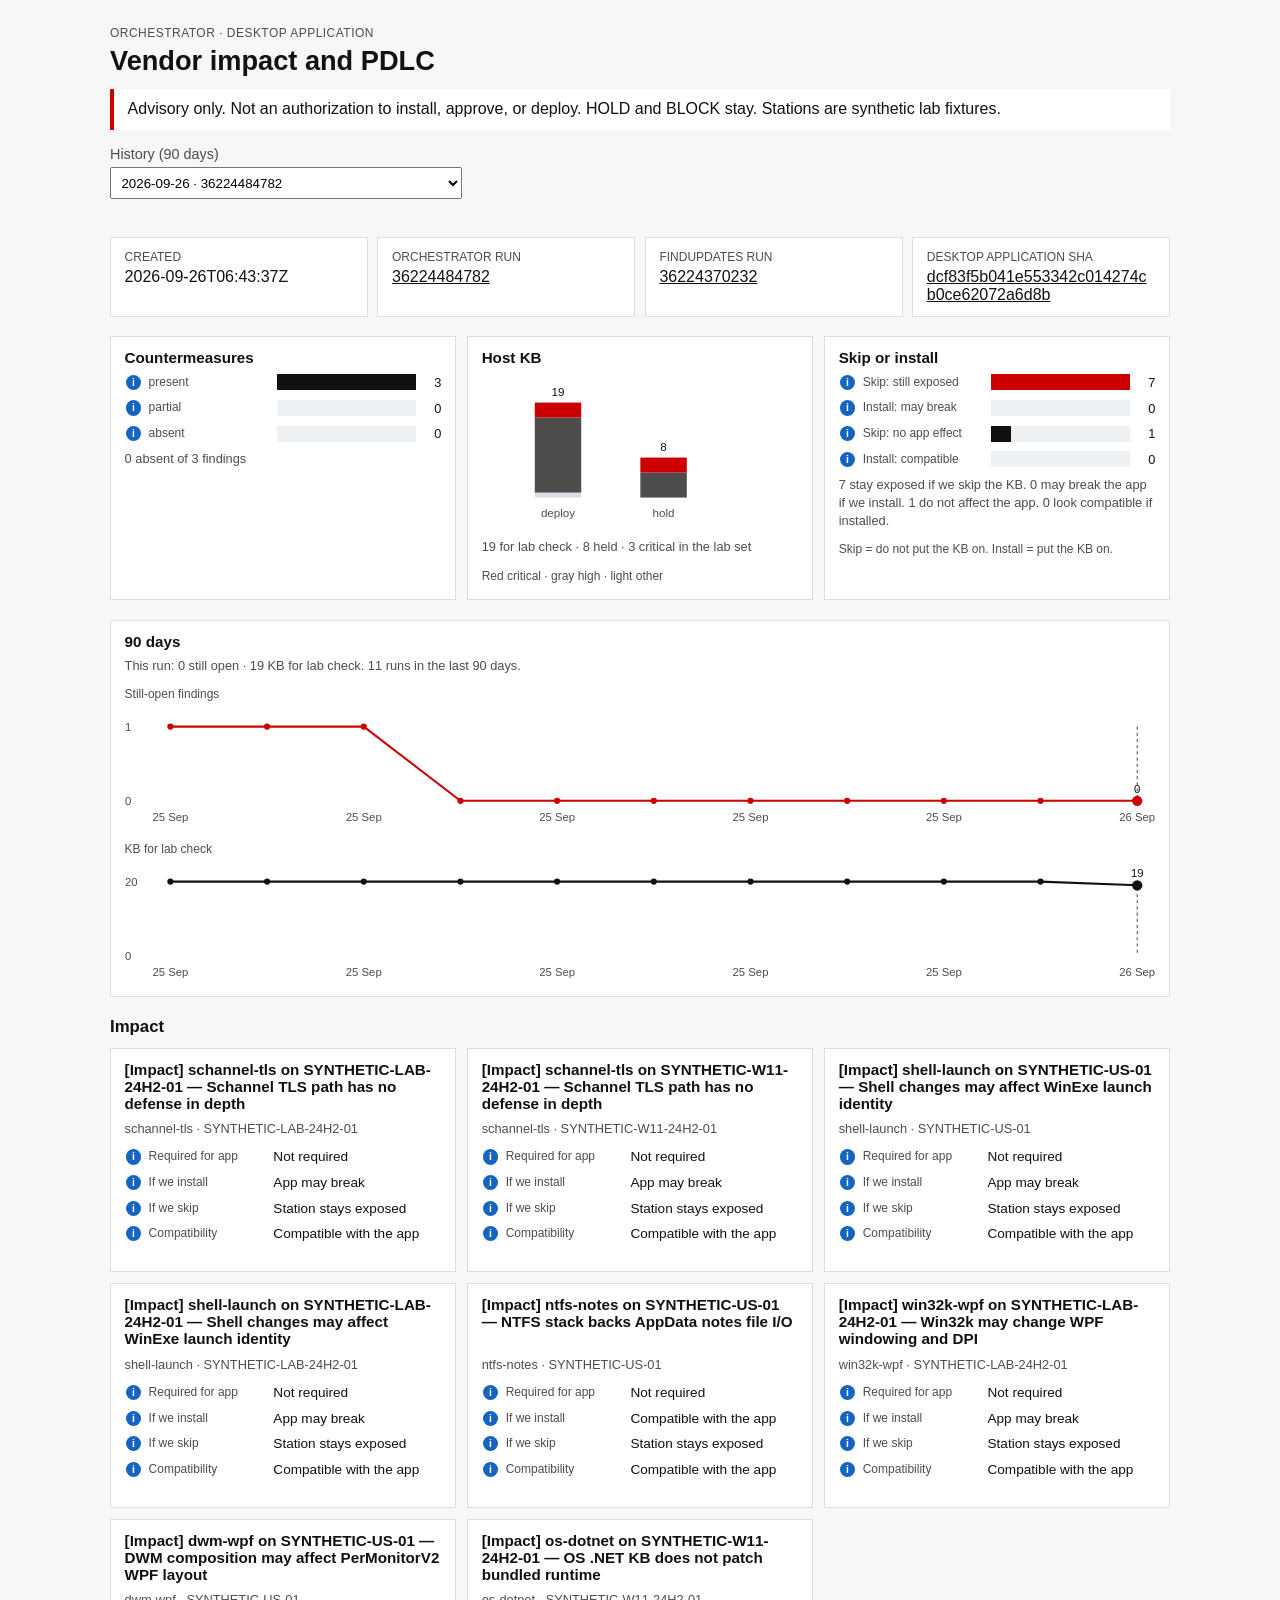
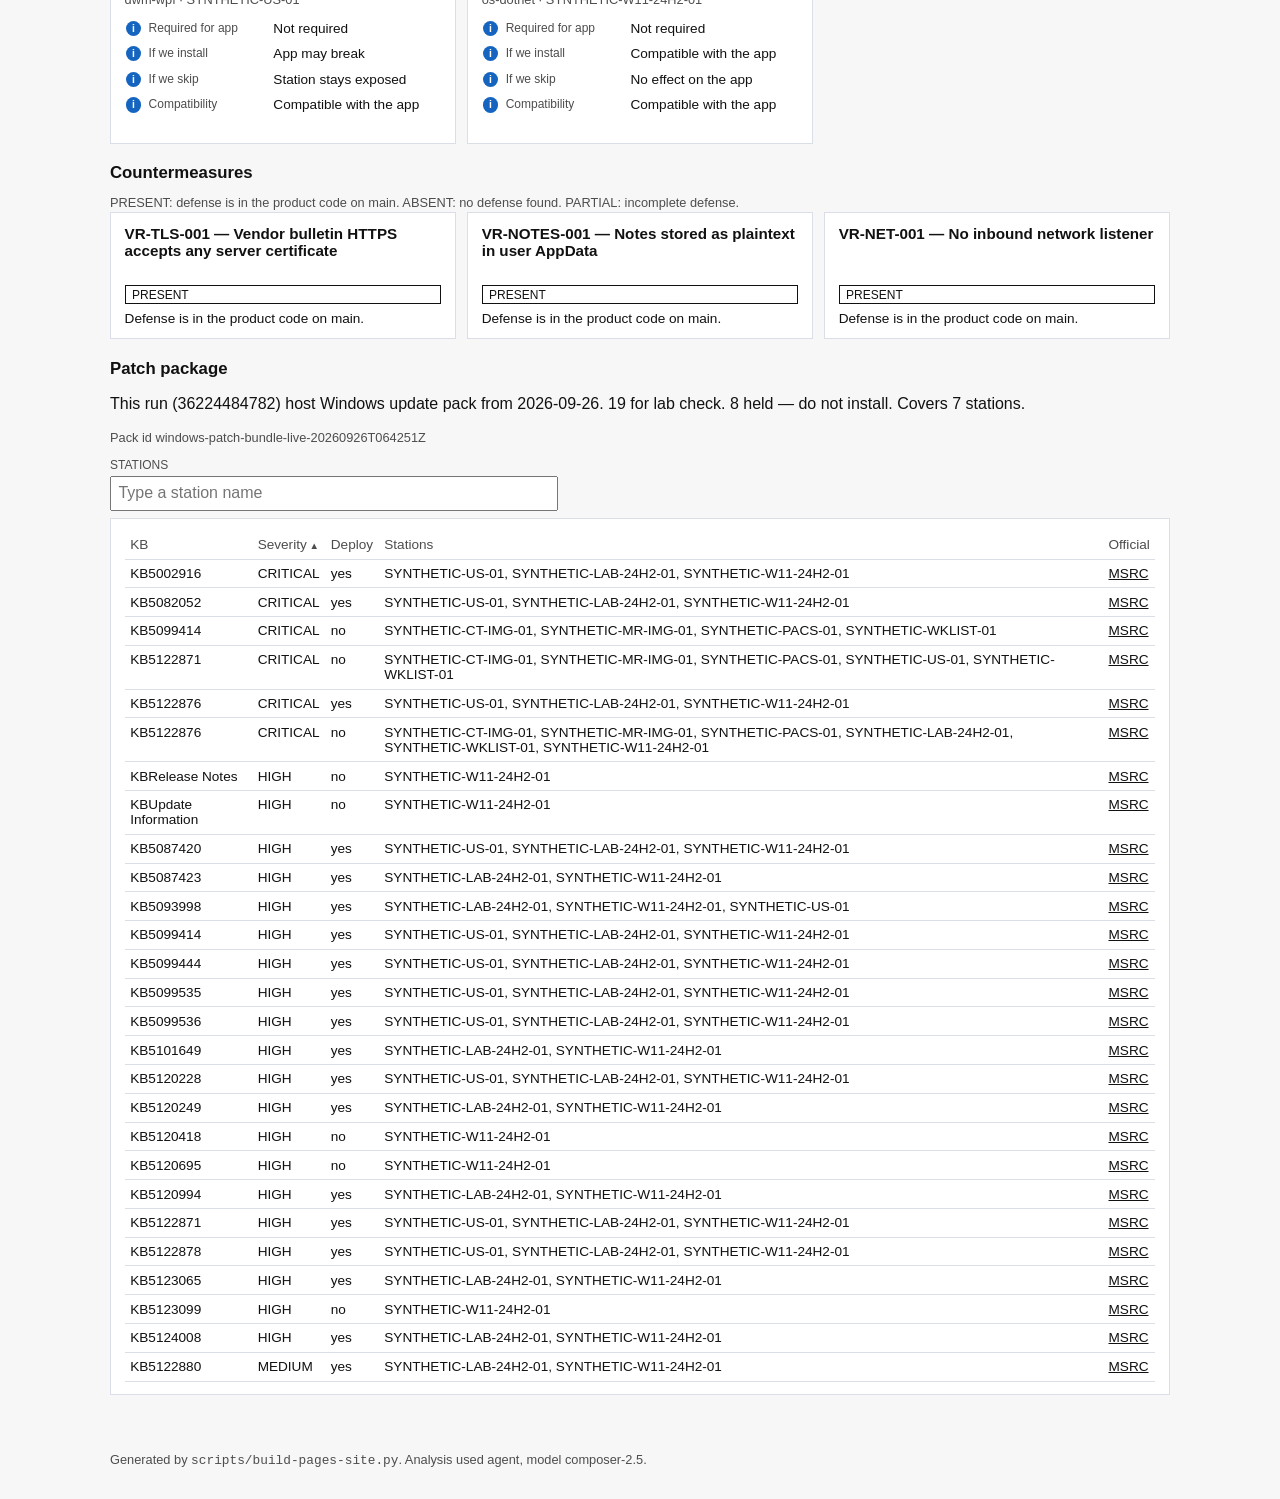
==== index.html @ cd364f1d "Publish Orchestrator site snapshot 36224484782." ====
<!DOCTYPE html>
<html lang="en">
<head>
  <meta charset="utf-8">
  <meta name="viewport" content="width=device-width, initial-scale=1">
  <title>Orchestrator — latest run</title>
  <link rel="stylesheet" href="assets/style.css">
</head>
<body>
  <header>
    <p class="kicker">Orchestrator · Desktop Application</p>
    <h1>Vendor impact and PDLC</h1>
    <p class="banner">Advisory only. Not an authorization to install, approve, or deploy. HOLD and BLOCK stay. Stations are synthetic lab fixtures.</p>
    <label class="history">
      History (90 days)
      <select id="run-select"></select>
    </label>
  </header>
  <main id="app">Loading latest run…</main>
  <footer id="site-footer">Generated by <code>scripts/build-pages-site.py</code>.</footer>
  <script src="assets/data.js"></script>
  <script src="assets/app.js"></script>
</body>
</html>
---- assets/style.css ----
:root {
  --ink: #111;
  --muted: #4d4d4d;
  --line: #d9dee7;
  --bg: #f7f7f7;
  --card: #fff;
  --red: #cc0000;
}
* { box-sizing: border-box; }
body {
  margin: 0;
  font-family: Arial, Helvetica, sans-serif;
  color: var(--ink);
  background: var(--bg);
}
header, main, footer { max-width: 1100px; margin: 0 auto; padding: 1.2rem 1.25rem; }
header { padding-top: 1.6rem; }
.kicker { margin: 0 0 0.35rem; color: var(--muted); letter-spacing: 0.04em; text-transform: uppercase; font-size: 0.75rem; }
h1 { margin: 0 0 0.75rem; font-size: 1.7rem; }
h2 { margin: 0 0 0.7rem; font-size: 1.05rem; }
.banner {
  background: #fff;
  border-left: 4px solid var(--red);
  padding: 0.7rem 0.85rem;
  margin: 0 0 1rem;
}
.history { display: block; margin-top: 0.9rem; font-size: 0.9rem; color: var(--muted); }
select { display: block; margin-top: 0.35rem; min-width: 22rem; max-width: 100%; padding: 0.4rem; }
.meta, .cards, .table-wrap { margin-bottom: 1.2rem; }
.meta { display: grid; grid-template-columns: repeat(auto-fit, minmax(14rem, 1fr)); gap: 0.6rem; }
.meta div, .card, .table-wrap, .empty {
  background: var(--card);
  border: 1px solid var(--line);
  padding: 0.75rem 0.85rem;
}
.meta dt { color: var(--muted); font-size: 0.75rem; text-transform: uppercase; }
.meta dd { margin: 0.2rem 0 0; word-break: break-all; }
.cards { display: grid; grid-template-columns: repeat(auto-fit, minmax(17rem, 1fr)); gap: 0.7rem; align-items: stretch; }
.card { display: flex; flex-direction: column; }
.card h3 { margin: 0 0 0.35rem; font-size: 0.95rem; overflow-wrap: break-word; min-height: 3.6em; }
.card .sub { margin: 0 0 0.7rem; font-size: 0.8rem; color: var(--muted); overflow-wrap: break-word; }
.score-list { margin-top: auto; display: grid; gap: 0.4rem; }
.score-list div { display: grid; grid-template-columns: 1.1rem 7.4rem 1fr; gap: 0.4rem; align-items: start; }
.score-list dt { margin: 0; color: var(--muted); font-size: 0.75rem; line-height: 1.2rem; }
.score-list dd { margin: 0; font-size: 0.85rem; line-height: 1.2rem; overflow-wrap: break-word; }
.info-slot { display: flex; align-items: center; justify-content: center; height: 1.2rem; }
.info { position: relative; display: inline-flex; align-items: center; }
.info-mark {
  width: 0.95rem;
  height: 0.95rem;
  border-radius: 50%;
  background: #1565c0;
  color: #fff;
  font-size: 0.65rem;
  font-weight: 700;
  line-height: 0.95rem;
  text-align: center;
  cursor: help;
}
.info .tip {
  display: none;
  position: absolute;
  z-index: 8;
  left: 0;
  top: 1.25rem;
  width: 15rem;
  padding: 0.45rem 0.55rem;
  background: #111;
  color: #fff;
  font-size: 0.75rem;
  font-weight: normal;
  line-height: 1.35;
  text-transform: none;
  letter-spacing: 0;
}
.info:hover .tip, .info:focus .tip, .info:focus-within .tip { display: block; }
.risk-rows { display: grid; gap: 0.4rem; }
.risk-row { display: grid; grid-template-columns: 1.1rem 7.6rem 1fr auto; gap: 0.4rem; align-items: center; }
.risk-lab { font-size: 0.75rem; color: var(--muted); line-height: 1.2rem; }
.risk-track { background: #eef1f4; height: 16px; }
.risk-bar { display: block; height: 16px; min-width: 0; }
.risk-n { font-size: 0.8rem; min-width: 1.2rem; text-align: right; }
.tag { display: inline-block; padding: 0.1rem 0.4rem; border: 1px solid var(--line); font-size: 0.75rem; text-transform: uppercase; }
.tag.absent, .tag.failed { border-color: var(--red); color: var(--red); }
.tag.present, .tag.passed { border-color: #111; }
.meaning { margin: 0.45rem 0 0; font-size: 0.85rem; }
table { width: 100%; border-collapse: collapse; font-size: 0.85rem; }
th, td { text-align: left; padding: 0.4rem 0.35rem; border-bottom: 1px solid var(--line); vertical-align: top; }
th { color: var(--muted); font-weight: normal; }
th.sortable { cursor: pointer; user-select: none; }
th.sortable:hover { color: var(--ink); }
th.sort-asc::after { content: " \25b2"; font-size: 0.7em; }
th.sort-desc::after { content: " \25bc"; font-size: 0.7em; }
.station-filter { display: flex; flex-direction: column; gap: 0.25rem; margin: 0.7rem 0 0.45rem; max-width: 28rem; }
.station-filter span { color: var(--muted); font-size: 0.75rem; text-transform: uppercase; }
.station-filter input { padding: 0.4rem; font: inherit; }
a { color: inherit; }
.empty { color: var(--muted); }
.charts { display: grid; grid-template-columns: repeat(3, minmax(0, 1fr)); gap: 0.7rem; margin: 0 0 1.2rem; }
.chart-card, .chart-wide {
  background: var(--card);
  border: 1px solid var(--line);
  padding: 0.75rem 0.85rem;
}
.chart-wide { margin-bottom: 1.2rem; }
.chart-card h3, .chart-wide h3 { margin: 0 0 0.45rem; font-size: 0.95rem; }
.chart-cap { color: var(--muted); font-size: 0.8rem; margin: 0.45rem 0 0; line-height: 1.4; overflow-wrap: break-word; }
.chart-legend { color: var(--muted); font-size: 0.75rem; margin: 0.7rem 0 0.2rem; line-height: 1.4; }
svg.chart { width: 100%; height: auto; display: block; }
svg.chart .chart-lab { font-size: 11px; fill: #4d4d4d; font-family: Arial, Helvetica, sans-serif; }
svg.chart .chart-n { font-size: 11px; fill: #111; font-family: Arial, Helvetica, sans-serif; }
@media (max-width: 900px) { .charts { grid-template-columns: 1fr; } }
footer { color: var(--muted); font-size: 0.8rem; padding-bottom: 2rem; }
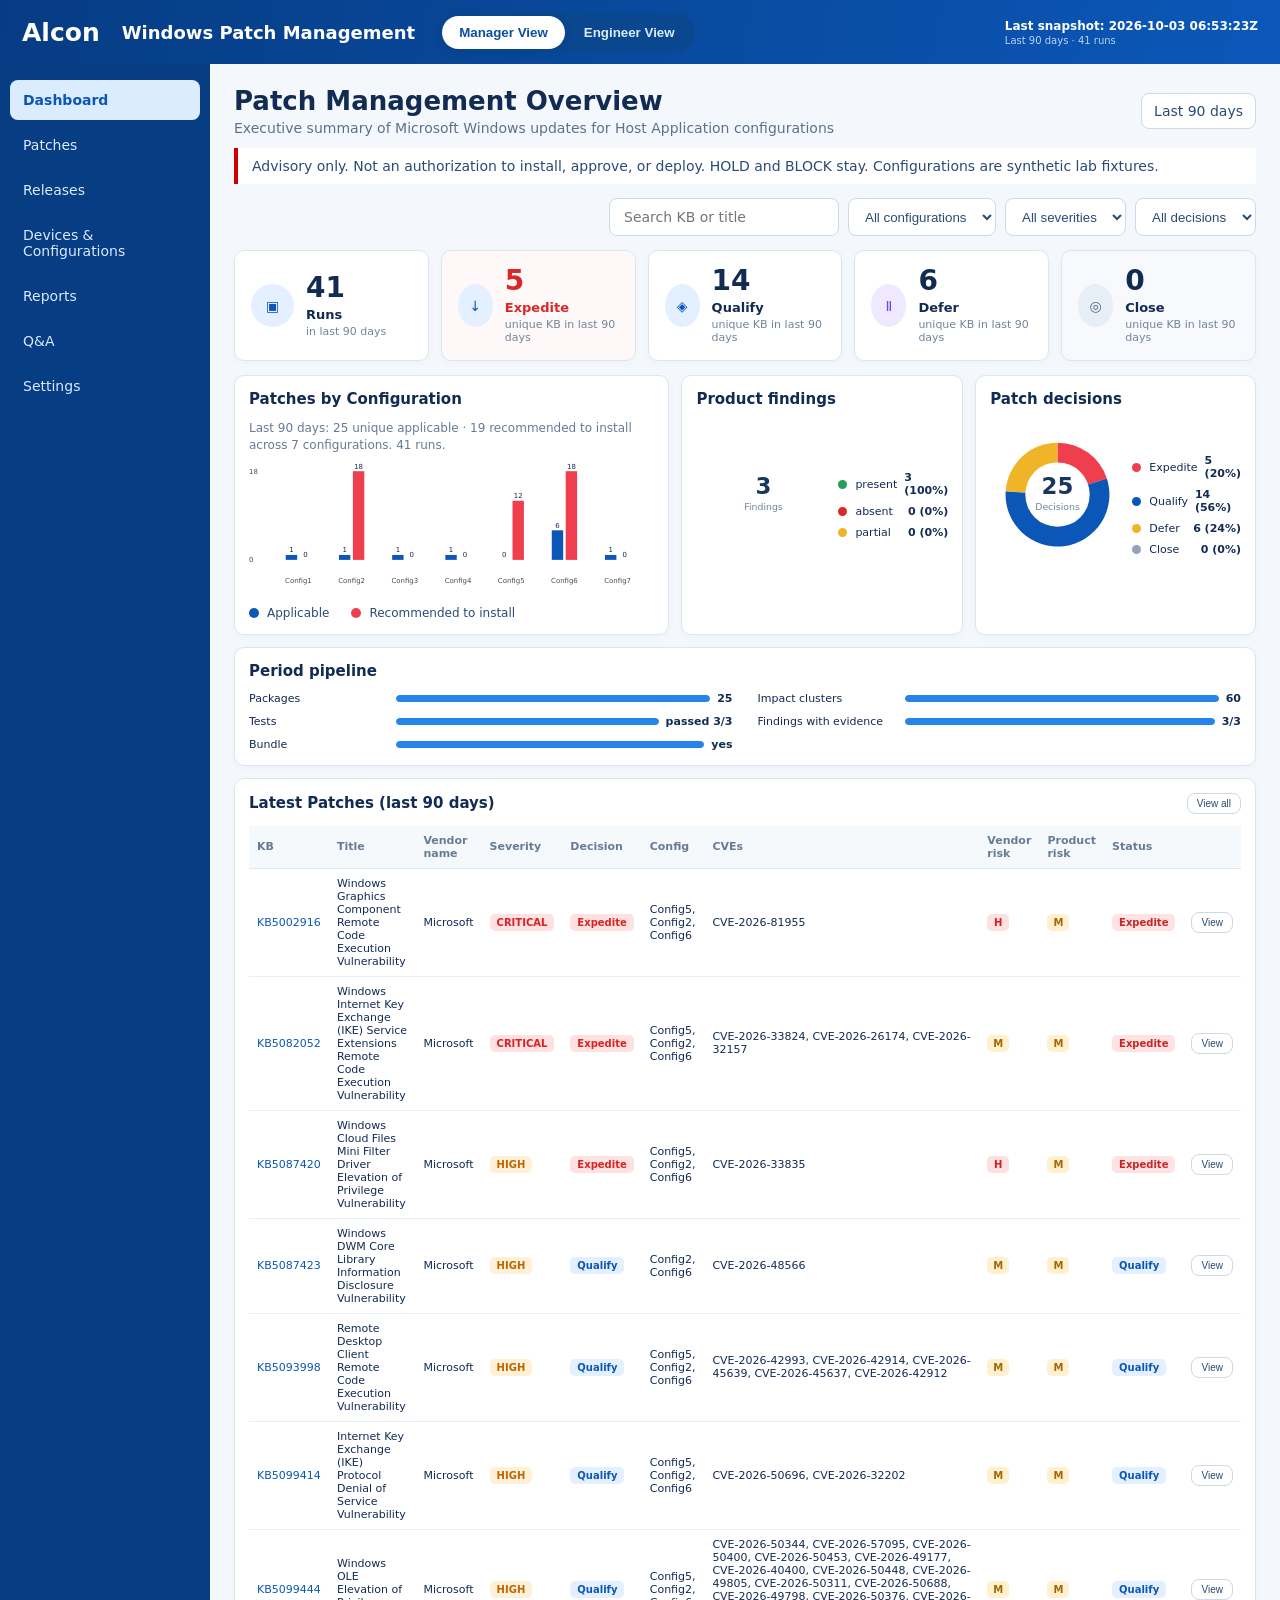
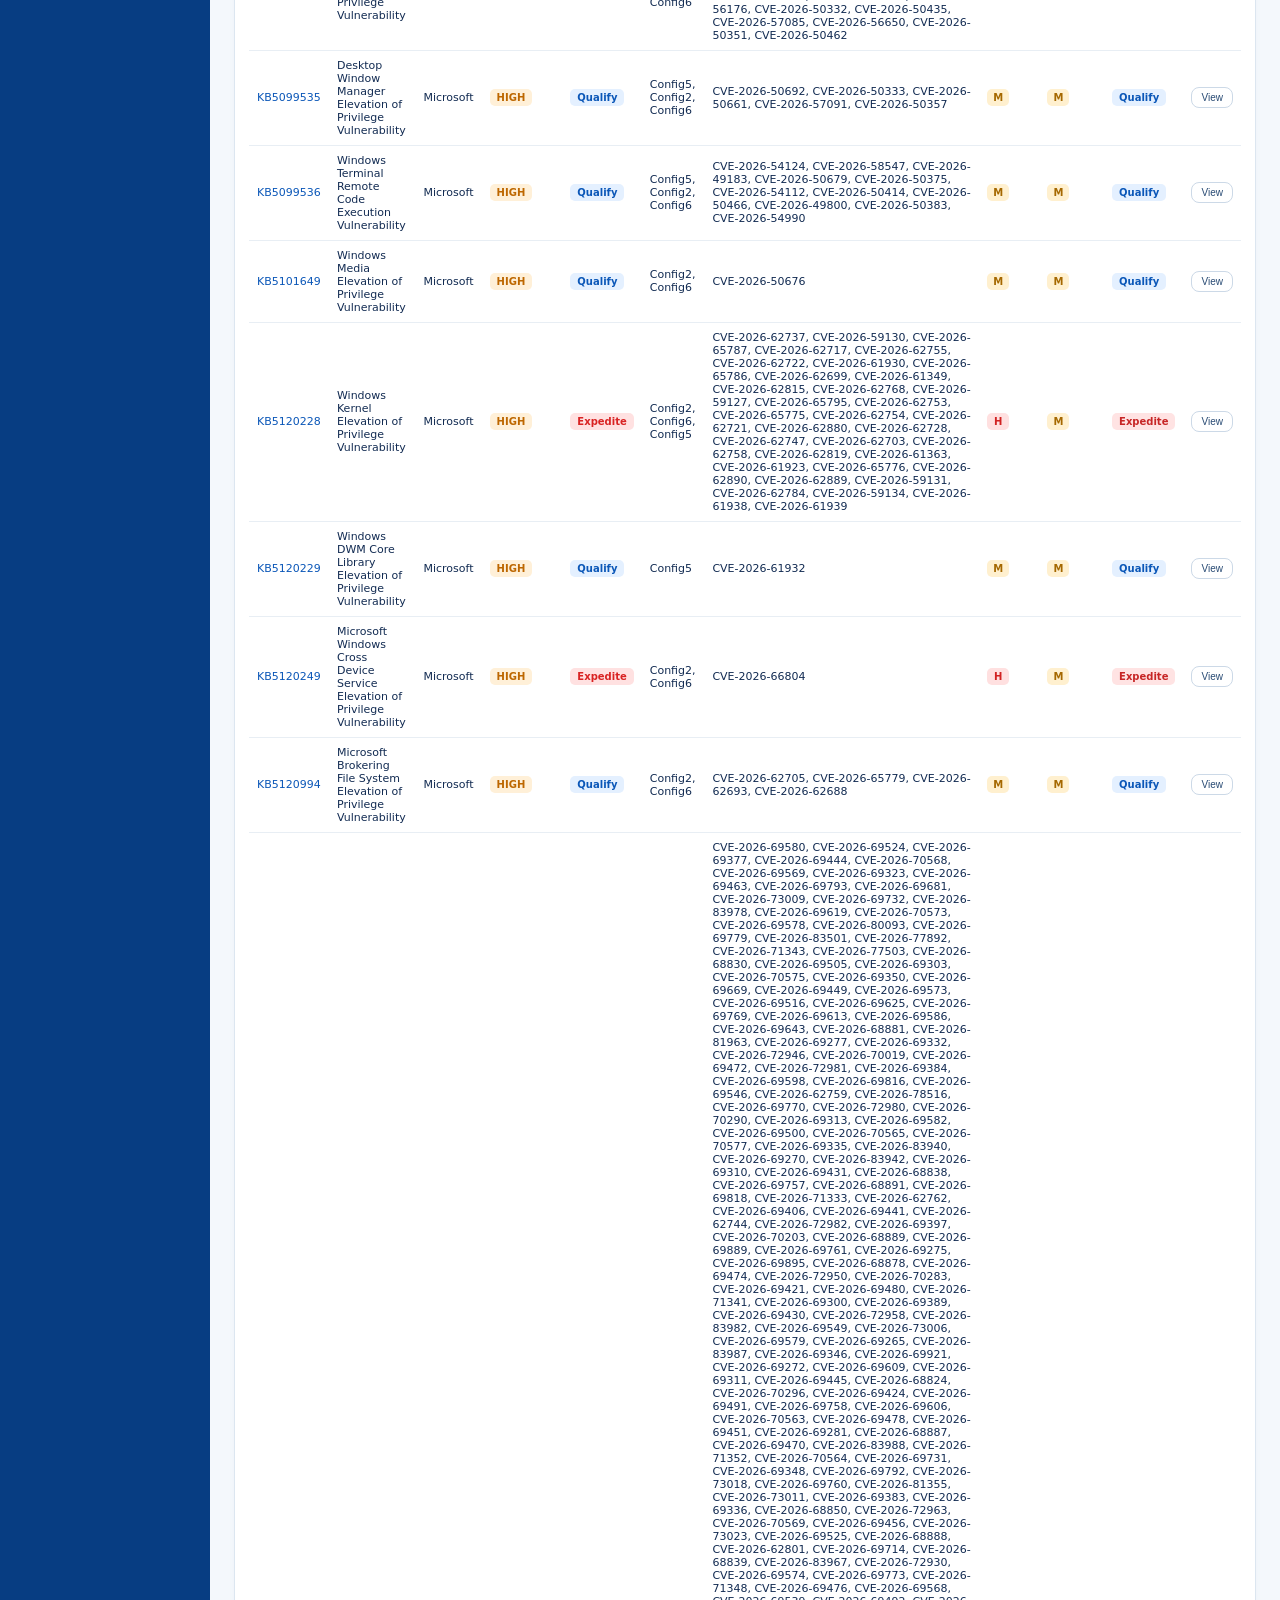
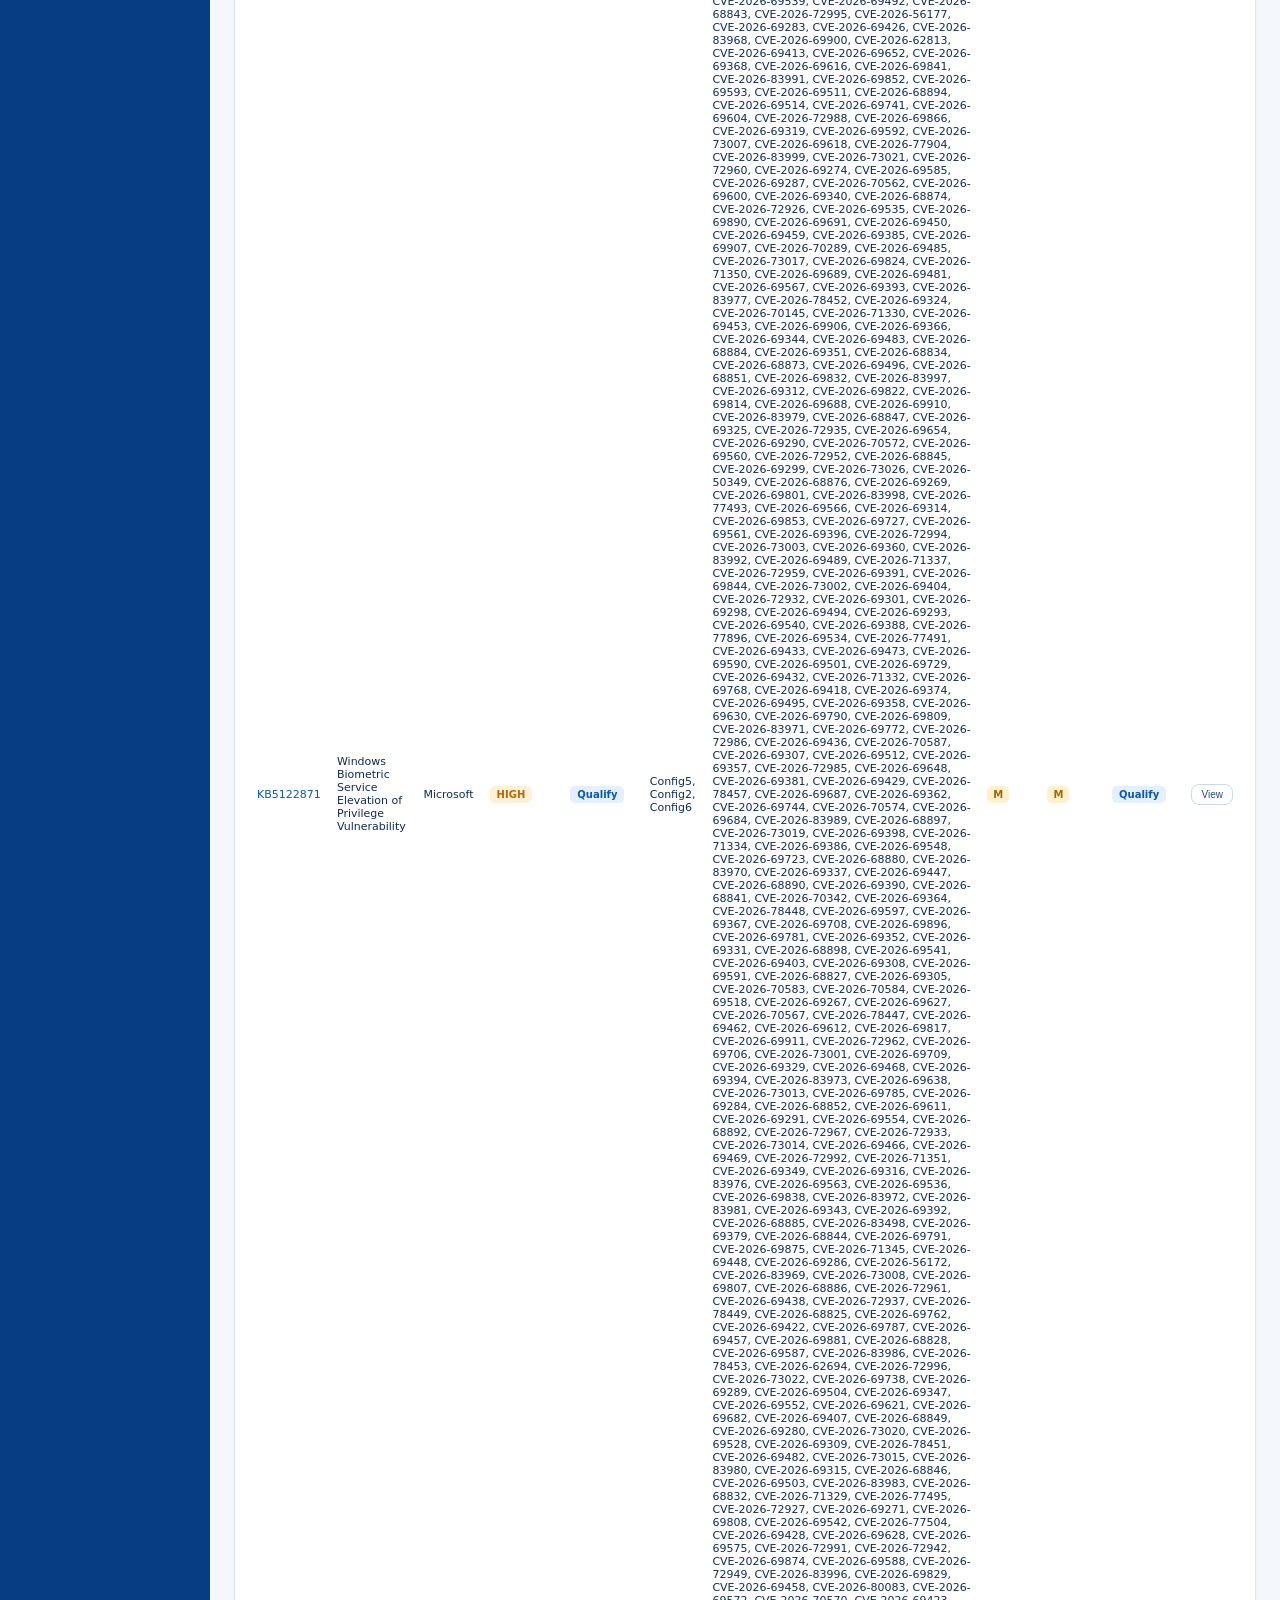
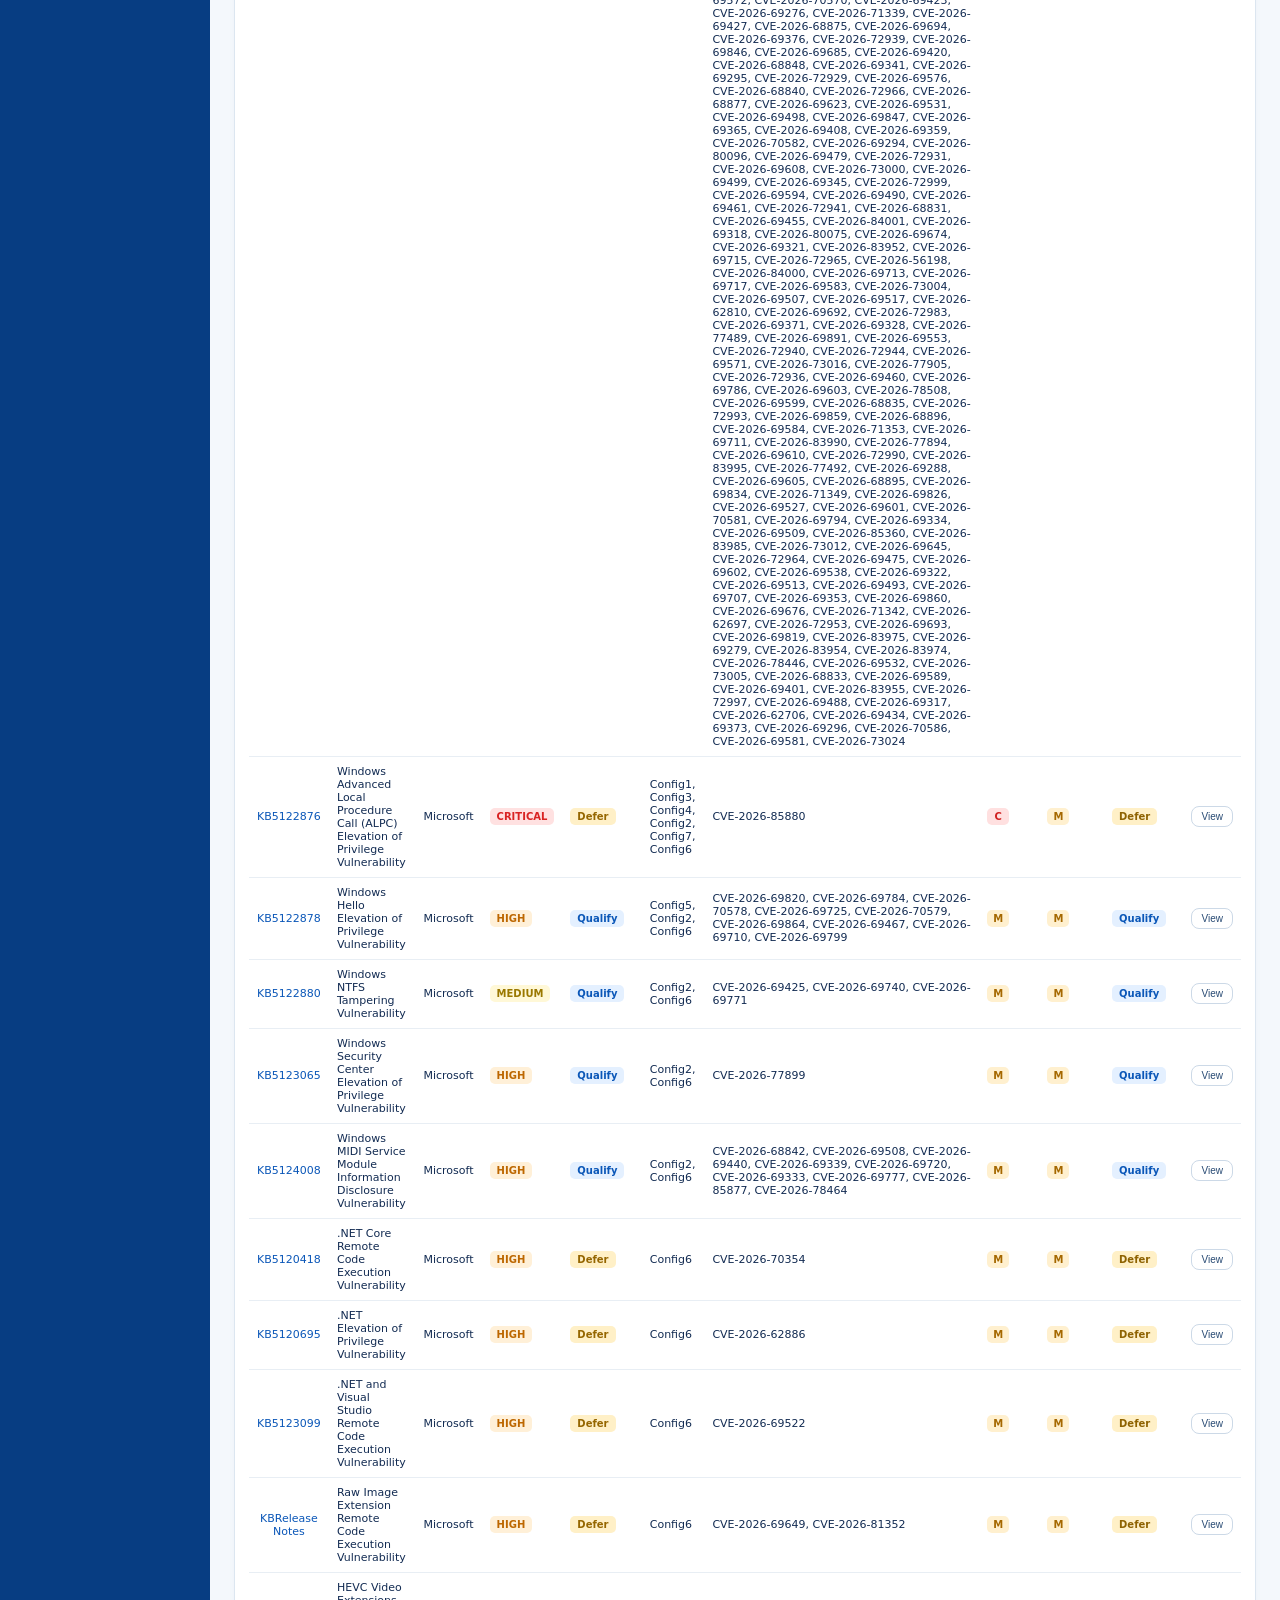
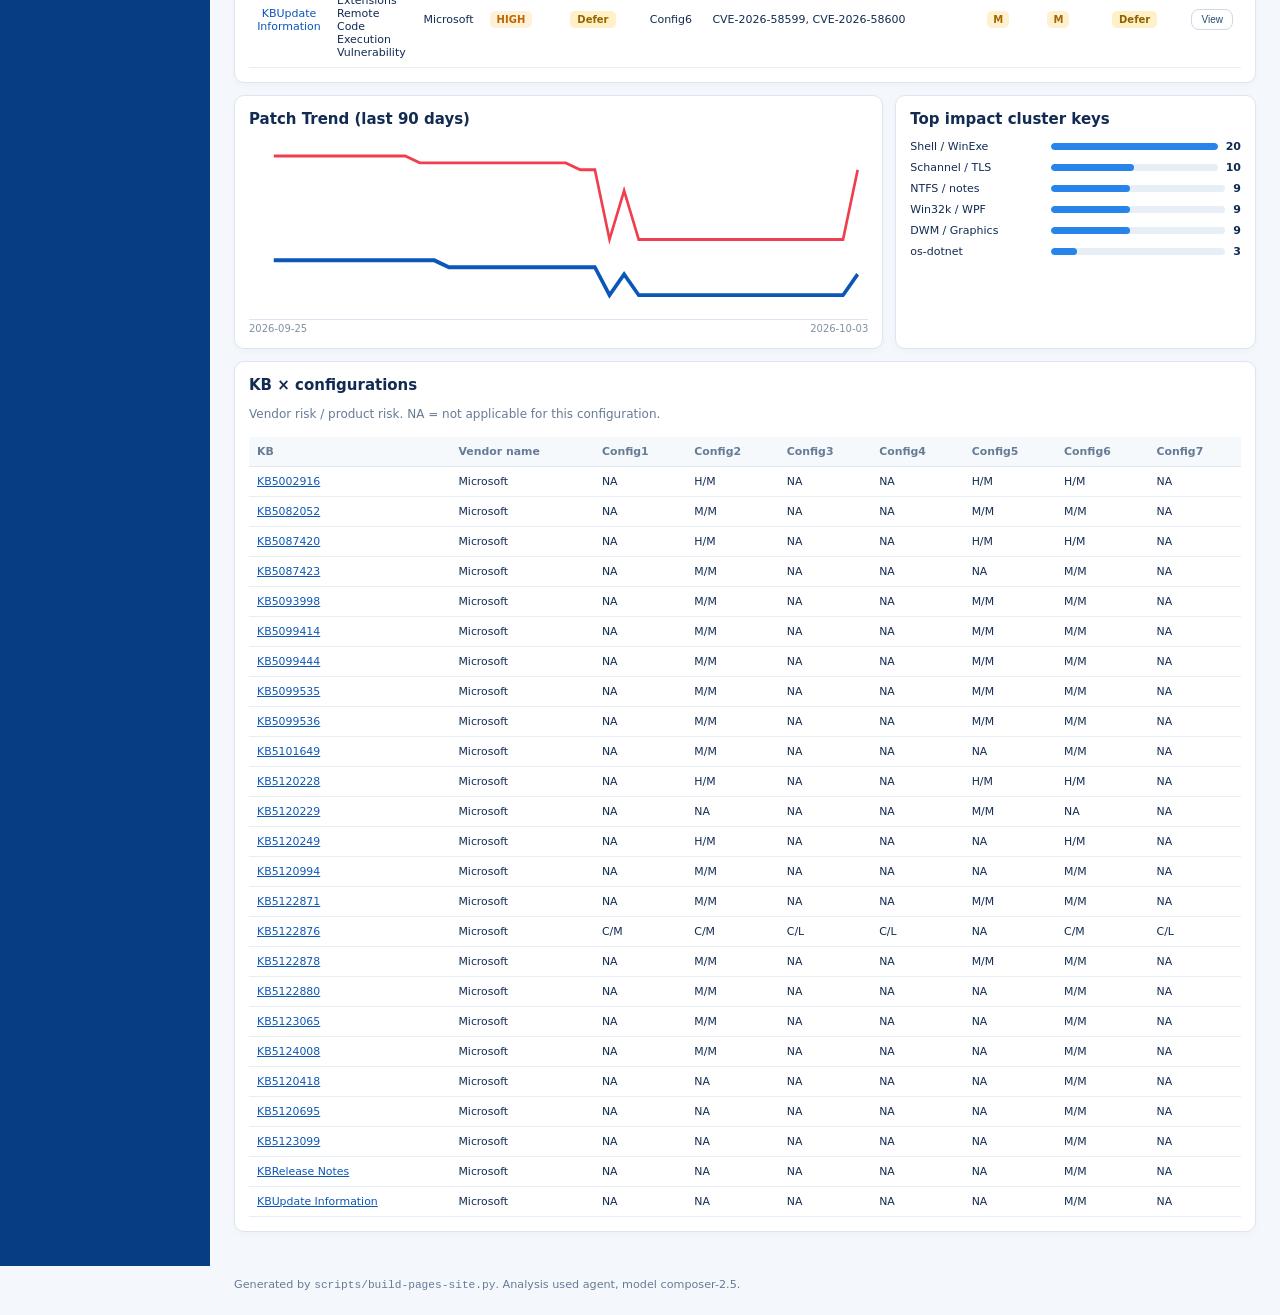
==== commit 4879aa7b: "Publish Orchestrator site snapshot 37104337855." ====
--- a/index.html
+++ b/index.html
@@ -3,21 +3,13 @@
 <head>
   <meta charset="utf-8">
   <meta name="viewport" content="width=device-width, initial-scale=1">
-  <title>Orchestrator — latest run</title>
+  <title>Alcon — Windows Patch Management</title>
   <link rel="stylesheet" href="assets/style.css">
 </head>
 <body>
-  <header>
-    <p class="kicker">Orchestrator · Desktop Application</p>
-    <h1>Vendor impact and PDLC</h1>
-    <p class="banner">Advisory only. Not an authorization to install, approve, or deploy. HOLD and BLOCK stay. Stations are synthetic lab fixtures.</p>
-    <label class="history">
-      History (90 days)
-      <select id="run-select"></select>
-    </label>
-  </header>
-  <main id="app">Loading latest run…</main>
+  <div id="shell">Loading latest run…</div>
   <footer id="site-footer">Generated by <code>scripts/build-pages-site.py</code>.</footer>
+  <div id="toast" class="toast"></div>
   <script src="assets/data.js"></script>
   <script src="assets/app.js"></script>
 </body>
--- a/assets/style.css
+++ b/assets/style.css
@@ -1,50 +1,300 @@
 :root {
-  --ink: #111;
-  --muted: #4d4d4d;
-  --line: #d9dee7;
-  --bg: #f7f7f7;
-  --card: #fff;
-  --red: #cc0000;
+  font-family: Inter, ui-sans-serif, system-ui, -apple-system, "Segoe UI", sans-serif;
+  color: #122b52;
+  background: #f4f8fc;
+  font-size: 14px;
 }
 * { box-sizing: border-box; }
-body {
-  margin: 0;
-  font-family: Arial, Helvetica, sans-serif;
-  color: var(--ink);
-  background: var(--bg);
-}
-header, main, footer { max-width: 1100px; margin: 0 auto; padding: 1.2rem 1.25rem; }
-header { padding-top: 1.6rem; }
-.kicker { margin: 0 0 0.35rem; color: var(--muted); letter-spacing: 0.04em; text-transform: uppercase; font-size: 0.75rem; }
-h1 { margin: 0 0 0.75rem; font-size: 1.7rem; }
-h2 { margin: 0 0 0.7rem; font-size: 1.05rem; }
+body { margin: 0; }
+.topbar {
+  height: 64px;
+  background: linear-gradient(100deg, #063c83, #0b57b8);
+  color: #fff;
+  display: flex;
+  align-items: center;
+  padding: 0 22px;
+  gap: 24px;
+}
+.brand { display: flex; align-items: center; gap: 22px; min-width: 320px; }
+.alcon { font-size: 25px; font-weight: 800; }
+.product { font-size: 18px; font-weight: 650; }
+.roleSwitch {
+  background: #0a478f;
+  border-radius: 24px;
+  padding: 3px;
+  display: flex;
+  gap: 2px;
+}
+.roleSwitch button {
+  border: 0;
+  background: transparent;
+  color: #dcecff;
+  padding: 9px 17px;
+  border-radius: 20px;
+  font-weight: 650;
+  cursor: pointer;
+}
+.roleSwitch button.active {
+  background: #fff;
+  color: #0a4da4;
+  box-shadow: 0 2px 10px #002d672c;
+}
+.runMeta {
+  margin-left: auto;
+  display: flex;
+  align-items: center;
+  gap: 9px;
+  font-size: 12px;
+}
+.runMeta small { display: block; color: #b8d4f4; margin-top: 2px; }
+.runMeta select {
+  border: 1px solid #7aa7e0;
+  background: #0a478f;
+  color: #fff;
+  border-radius: 8px;
+  padding: 6px 8px;
+  max-width: 18rem;
+}
+.body { display: flex; min-height: calc(100vh - 64px); }
+.sidebar {
+  width: 210px;
+  background: #073d82;
+  color: #d9e9ff;
+  padding: 16px 10px;
+}
+.nav {
+  border: 0;
+  background: transparent;
+  color: inherit;
+  width: 100%;
+  text-align: left;
+  font: inherit;
+  display: flex;
+  align-items: center;
+  padding: 12px 13px;
+  border-radius: 8px;
+  margin-bottom: 5px;
+  cursor: pointer;
+}
+.nav.selected { background: #dcecff; color: #0b57b8; font-weight: 700; }
+.main { flex: 1; padding: 22px 24px; overflow: auto; }
 .banner {
   background: #fff;
-  border-left: 4px solid var(--red);
-  padding: 0.7rem 0.85rem;
-  margin: 0 0 1rem;
-}
-.history { display: block; margin-top: 0.9rem; font-size: 0.9rem; color: var(--muted); }
-select { display: block; margin-top: 0.35rem; min-width: 22rem; max-width: 100%; padding: 0.4rem; }
-.meta, .cards, .table-wrap { margin-bottom: 1.2rem; }
-.meta { display: grid; grid-template-columns: repeat(auto-fit, minmax(14rem, 1fr)); gap: 0.6rem; }
-.meta div, .card, .table-wrap, .empty {
-  background: var(--card);
-  border: 1px solid var(--line);
-  padding: 0.75rem 0.85rem;
-}
-.meta dt { color: var(--muted); font-size: 0.75rem; text-transform: uppercase; }
-.meta dd { margin: 0.2rem 0 0; word-break: break-all; }
-.cards { display: grid; grid-template-columns: repeat(auto-fit, minmax(17rem, 1fr)); gap: 0.7rem; align-items: stretch; }
-.card { display: flex; flex-direction: column; }
-.card h3 { margin: 0 0 0.35rem; font-size: 0.95rem; overflow-wrap: break-word; min-height: 3.6em; }
-.card .sub { margin: 0 0 0.7rem; font-size: 0.8rem; color: var(--muted); overflow-wrap: break-word; }
-.score-list { margin-top: auto; display: grid; gap: 0.4rem; }
+  border-left: 4px solid #cc0000;
+  padding: 10px 14px;
+  margin: 0 0 14px;
+  color: #294b74;
+}
+.pageHead { display: flex; justify-content: space-between; align-items: center; margin-bottom: 12px; gap: 12px; }
+.pageHead h1 { margin: 0; font-size: 26px; }
+.pageHead p { margin: 4px 0 0; color: #5d708b; }
+.filters { display: flex; gap: 9px; justify-content: flex-end; margin-bottom: 14px; flex-wrap: wrap; }
+.search, .filters select, .period, .primary, .view, .secondary, .ghost {
+  border: 1px solid #ccd9e7;
+  background: #fff;
+  border-radius: 8px;
+  padding: 9px 12px;
+  color: #294b74;
+}
+.search { display: flex; min-width: 230px; }
+.search input { border: 0; outline: 0; width: 100%; font: inherit; }
+.primary {
+  background: #1265d7;
+  color: #fff;
+  border-color: #1265d7;
+  font-weight: 700;
+  cursor: pointer;
+}
+.secondary { font-weight: 700; cursor: pointer; }
+.secondary:hover, .view:hover { background: #f3f8fe; }
+.kpis { display: grid; grid-template-columns: repeat(5, 1fr); gap: 12px; margin-bottom: 14px; }
+.kpi, .panel {
+  background: #fff;
+  border: 1px solid #dce6f0;
+  border-radius: 10px;
+  box-shadow: 0 2px 7px #163a6508;
+}
+.kpi { padding: 16px; display: flex; gap: 12px; align-items: center; min-height: 105px; }
+.kpiIcon {
+  width: 43px;
+  height: 43px;
+  border-radius: 50%;
+  display: grid;
+  place-items: center;
+  background: #e4f0ff;
+  color: #0b57b8;
+}
+.kpi strong { display: block; font-size: 28px; line-height: 1; }
+.kpi b { display: block; font-size: 13px; margin-top: 5px; }
+.kpi span { display: block; color: #72849a; font-size: 11px; margin-top: 3px; }
+.kpi.red { background: #fff8f8; }
+.kpi.red strong, .kpi.red b { color: #d92828; }
+.kpi.purple .kpiIcon { background: #eee9ff; color: #6a4bd8; }
+.kpi.green .kpiIcon { background: #def7e8; color: #09934d; }
+.kpi.gray .kpiIcon { background: #e8eef5; color: #526a86; }
+.kpi.gray { background: #f7f9fc; }
+.grid3 { display: grid; grid-template-columns: 1.7fr 1fr 1fr; gap: 12px; }
+.grid2 { display: grid; grid-template-columns: 1.8fr 1fr; gap: 12px; }
+.panel { padding: 14px; margin-bottom: 12px; }
+.panelHead { display: flex; justify-content: space-between; align-items: center; margin-bottom: 12px; }
+.panel h2 { font-size: 15px; margin: 0; }
+.barChart { height: 220px; }
+.chart-cap, .chart-legend { color: #667b95; font-size: 12px; margin: 0.45rem 0 0.2rem; line-height: 1.4; }
+.barLegend {
+  display: flex;
+  flex-wrap: wrap;
+  gap: 16px 22px;
+  margin-top: 10px;
+  font-size: 12px;
+  color: #294b74;
+}
+.barLegend span { display: inline-flex; align-items: center; gap: 8px; }
+.barLegend i {
+  width: 10px;
+  height: 10px;
+  border-radius: 50%;
+  display: inline-block;
+}
+.barLegend i.applicable { background: #0b57b8; }
+.barLegend i.recommended { background: #ef3e4e; }
+svg.chart { width: 100%; height: auto; display: block; }
+svg.chart .chart-lab { font-size: 11px; fill: #4d4d4d; }
+svg.chart .chart-n { font-size: 11px; fill: #122b52; }
+.donutWrap { display: flex; align-items: center; gap: 7px; }
+.donut { width: 135px; height: 170px; }
+.legend { flex: 1; }
+.legend div {
+  display: grid;
+  grid-template-columns: 10px 1fr auto;
+  gap: 7px;
+  align-items: center;
+  margin: 8px 0;
+  font-size: 11px;
+}
+.legend i { width: 9px; height: 9px; border-radius: 50%; }
+.pipelineRows { display: grid; grid-template-columns: repeat(2, 1fr); gap: 10px 25px; }
+.pipe { display: grid; grid-template-columns: 140px 1fr auto; gap: 7px; align-items: center; font-size: 11px; }
+.pipe div { height: 7px; background: #e8eef5; border-radius: 10px; overflow: hidden; }
+.pipe i { height: 100%; background: #2684ea; border-radius: 10px; display: block; }
+.panel table { width: 100%; border-collapse: collapse; font-size: 11px; }
+.panel th {
+  text-align: left;
+  color: #667b95;
+  background: #f6f9fc;
+  padding: 8px;
+  border-bottom: 1px solid #dfe7ef;
+}
+.panel td { padding: 8px; border-bottom: 1px solid #e8eef4; vertical-align: middle; }
+.link {
+  border: 0;
+  background: none;
+  color: #0b57b8;
+  font-weight: 700;
+  cursor: pointer;
+  padding: 0;
+  font: inherit;
+}
+.badge, .status, .risk {
+  display: inline-flex;
+  align-items: center;
+  justify-content: center;
+  border-radius: 5px;
+  padding: 3px 7px;
+  font-size: 10px;
+  font-weight: 800;
+  white-space: nowrap;
+}
+.badge.critical { background: #ffe1e1; color: #d92323; }
+.badge.high { background: #fff0d8; color: #bd6700; }
+.badge.medium { background: #fff8d7; color: #9a7800; }
+.badge.low { background: #e8eef5; color: #526a86; }
+.badge.install { background: #dff7e8; color: #087a3f; }
+.badge.hold { background: #fff0c7; color: #956600; }
+.badge.expedite { background: #ffe1e1; color: #d92323; }
+.badge.qualify { background: #e4f0ff; color: #0b57b8; }
+.badge.defer { background: #fff0c7; color: #956600; }
+.badge.close { background: #e8eef5; color: #526a86; }
+.status.to-install, .status.install, .status.expedite { background: #ffe3e3; color: #c72626; }
+.status.qualify { background: #e4f0ff; color: #0b57b8; }
+.status.hold, .status.defer { background: #fff0c7; color: #8e6200; }
+.status.close { background: #e8eef5; color: #526a86; }
+.risk { width: 22px; padding: 3px 0; }
+.risk.C, .risk.H { background: #ffe0e0; color: #d12222; }
+.risk.M { background: #fff0cf; color: #a56800; }
+.risk.L { background: #ddf6e7; color: #087d42; }
+.risk.NA { background: #e8eef5; color: #526a86; width: auto; padding: 3px 6px; }
+.view { padding: 4px 9px; font-size: 10px; cursor: pointer; }
+.trend svg { width: 100%; height: 180px; border-bottom: 1px solid #dce6f0; }
+.axis { display: flex; justify-content: space-between; color: #8091a5; font-size: 10px; }
+.breadcrumb { color: #73869d; font-size: 12px; margin-bottom: 10px; }
+.titleLine { display: flex; align-items: center; gap: 9px; flex-wrap: wrap; }
+.recommend {
+  background: #fff7df;
+  border: 1px solid #f0dfab;
+  border-radius: 9px;
+  padding: 10px 14px;
+  color: #8a6200;
+}
+.recommend small, .recommend span { display: block; font-size: 10px; }
+.recommend b { display: block; font-size: 13px; }
+.tabs { display: flex; gap: 4px; flex-wrap: wrap; margin: 10px 0 14px; }
+.tabs button {
+  border: 1px solid #d7e2ef;
+  background: #fff;
+  color: #526a86;
+  border-radius: 8px;
+  padding: 8px 11px;
+  cursor: pointer;
+}
+.tabs button.active {
+  background: #e5f0ff;
+  color: #0b57b8;
+  border-color: #a9c8ee;
+  font-weight: 700;
+}
+.engineGrid { display: grid; grid-template-columns: 1fr 1.3fr 1fr; gap: 12px; }
+.engineGrid .panel { margin: 0; }
+.engineGrid .wide { grid-column: span 2; }
+.info > div {
+  display: grid;
+  grid-template-columns: 135px 1fr;
+  gap: 10px;
+  padding: 8px 0;
+  border-bottom: 1px solid #edf1f5;
+  font-size: 11px;
+}
+.info span { color: #71839a; }
+.configList > div { padding: 8px; border-bottom: 1px solid #edf1f5; }
+.configList b { color: #0b57b8; font-size: 11px; }
+.configList span { font-size: 10px; color: #6b7d92; display: block; margin-top: 3px; }
+.installSkip { display: grid; grid-template-columns: 1fr 1fr; gap: 12px; }
+.installSkip > div { border-radius: 8px; padding: 12px; }
+.install { background: #fff5f5; border: 1px solid #ffd8d8; }
+.skip { background: #fff9e9; border: 1px solid #f5e2aa; }
+.install h3, .skip h3 { margin: 0; font-size: 12px; }
+.install h3 { color: #b72323; }
+.skip h3 { color: #8e6500; }
+.install ul, .skip ul { margin: 10px 0 0; padding-left: 18px; font-size: 11px; line-height: 1.8; }
+.tech { border: 1px solid #e8eef4; border-radius: 8px; padding: 10px; margin-bottom: 10px; }
+.tech b { display: block; margin-bottom: 4px; }
+.components { display: grid; gap: 8px; }
+.components > div {
+  display: grid;
+  grid-template-columns: 9.5rem 1fr auto;
+  gap: 8px;
+  align-items: center;
+  font-size: 11px;
+}
+.components > div div { height: 7px; background: #e8eef5; border-radius: 10px; overflow: hidden; }
+.components i { display: block; height: 100%; background: #2684ea; border-radius: 10px; }
+.configDetailBody { padding: 8px 11px 12px; }
+.empty { padding: 28px; text-align: center; color: #71839a; }
+.score-list { margin: 0; display: grid; gap: 0.4rem; }
 .score-list div { display: grid; grid-template-columns: 1.1rem 7.4rem 1fr; gap: 0.4rem; align-items: start; }
-.score-list dt { margin: 0; color: var(--muted); font-size: 0.75rem; line-height: 1.2rem; }
+.score-list dt { margin: 0; color: #667b95; font-size: 0.75rem; line-height: 1.2rem; }
 .score-list dd { margin: 0; font-size: 0.85rem; line-height: 1.2rem; overflow-wrap: break-word; }
 .info-slot { display: flex; align-items: center; justify-content: center; height: 1.2rem; }
-.info { position: relative; display: inline-flex; align-items: center; }
+.info-tip { position: relative; display: inline-flex; align-items: center; }
 .info-mark {
   width: 0.95rem;
   height: 0.95rem;
@@ -57,7 +307,7 @@
   text-align: center;
   cursor: help;
 }
-.info .tip {
+.info-tip .tip {
   display: none;
   position: absolute;
   z-index: 8;
@@ -68,46 +318,178 @@
   background: #111;
   color: #fff;
   font-size: 0.75rem;
-  font-weight: normal;
   line-height: 1.35;
-  text-transform: none;
-  letter-spacing: 0;
-}
-.info:hover .tip, .info:focus .tip, .info:focus-within .tip { display: block; }
-.risk-rows { display: grid; gap: 0.4rem; }
-.risk-row { display: grid; grid-template-columns: 1.1rem 7.6rem 1fr auto; gap: 0.4rem; align-items: center; }
-.risk-lab { font-size: 0.75rem; color: var(--muted); line-height: 1.2rem; }
-.risk-track { background: #eef1f4; height: 16px; }
-.risk-bar { display: block; height: 16px; min-width: 0; }
-.risk-n { font-size: 0.8rem; min-width: 1.2rem; text-align: right; }
-.tag { display: inline-block; padding: 0.1rem 0.4rem; border: 1px solid var(--line); font-size: 0.75rem; text-transform: uppercase; }
-.tag.absent, .tag.failed { border-color: var(--red); color: var(--red); }
-.tag.present, .tag.passed { border-color: #111; }
-.meaning { margin: 0.45rem 0 0; font-size: 0.85rem; }
-table { width: 100%; border-collapse: collapse; font-size: 0.85rem; }
-th, td { text-align: left; padding: 0.4rem 0.35rem; border-bottom: 1px solid var(--line); vertical-align: top; }
-th { color: var(--muted); font-weight: normal; }
-th.sortable { cursor: pointer; user-select: none; }
-th.sortable:hover { color: var(--ink); }
-th.sort-asc::after { content: " \25b2"; font-size: 0.7em; }
-th.sort-desc::after { content: " \25bc"; font-size: 0.7em; }
-.station-filter { display: flex; flex-direction: column; gap: 0.25rem; margin: 0.7rem 0 0.45rem; max-width: 28rem; }
-.station-filter span { color: var(--muted); font-size: 0.75rem; text-transform: uppercase; }
-.station-filter input { padding: 0.4rem; font: inherit; }
+}
+.info-tip:hover .tip, .info-tip:focus .tip, .info-tip:focus-within .tip { display: block; }
+.matrix-wrap { overflow-x: auto; margin: 1rem 0 0; }
+.matrix-wrap table { min-width: 36rem; }
+.matrix-wrap th, .matrix-wrap td { font-size: 0.78rem; white-space: nowrap; }
+.configDetail {
+  border: 1px solid #dce6f0;
+  border-radius: 8px;
+  margin-bottom: 8px;
+  overflow: hidden;
+}
+.configDetailHead {
+  display: flex;
+  justify-content: space-between;
+  align-items: center;
+  padding: 11px;
+  background: #f7faff;
+  cursor: pointer;
+  width: 100%;
+  border: 0;
+  font: inherit;
+  text-align: left;
+  color: inherit;
+}
+.miniGrid { display: grid; grid-template-columns: repeat(4, 1fr); gap: 8px; }
+.miniCard { border: 1px solid #e1e9f2; border-radius: 7px; padding: 9px; background: #fff; }
+.miniCard span { display: block; color: #74869b; font-size: 10px; }
+.miniCard b { display: block; margin-top: 3px; font-size: 11px; }
+.metricLine {
+  display: flex;
+  justify-content: space-between;
+  align-items: center;
+  padding: 8px 0;
+  border-bottom: 1px solid #edf2f7;
+  font-size: 11px;
+  gap: 8px;
+}
+.kbLine {
+  display: grid;
+  grid-template-columns: 8.25rem minmax(0, 1fr) 6.75rem 5.25rem;
+  gap: 8px 16px;
+  align-items: start;
+  padding: 10px 0;
+  border-bottom: 1px solid #edf2f7;
+  font-size: 11px;
+}
+.kbLine .cves {
+  color: #5d708b;
+  line-height: 1.45;
+  overflow-wrap: anywhere;
+}
+.kbLine .kbSev,
+.kbLine .kbRec {
+  display: flex;
+  justify-content: flex-end;
+  padding-top: 1px;
+}
+.kbLine .link {
+  text-align: left;
+  justify-self: start;
+}
+.qaForm { display: flex; gap: 8px; flex-wrap: wrap; }
+.qaForm input {
+  flex: 1;
+  min-width: 16rem;
+  border: 1px solid #ccd9e7;
+  border-radius: 8px;
+  padding: 9px 12px;
+  font: inherit;
+}
+.qaChips { display: flex; flex-wrap: wrap; gap: 8px; margin-top: 12px; }
+.qaResult { border-radius: 8px; padding: 12px; font-size: 13px; line-height: 1.45; }
+.qaResult b { display: block; margin-bottom: 6px; }
+.qaResult p { margin: 0; }
+.qaResult.ok { background: #f5f9ff; border: 1px solid #d9e6f5; }
+.qaResult.out { background: #fff8e8; border: 1px solid #f0dda8; color: #8b6300; }
+  right: 24px;
+  bottom: 24px;
+  background: #073d82;
+  color: #fff;
+  padding: 12px 16px;
+  border-radius: 9px;
+  box-shadow: 0 8px 25px #00356a55;
+  display: none;
+}
+.toast.show { display: block; }
+.ghost { font-weight: 700; cursor: pointer; }
+.detailActions { display: flex; gap: 8px; align-items: center; }
+.actionRow { display: flex; gap: 8px; flex-wrap: wrap; margin-top: 12px; }
+.stepper { display: flex; align-items: center; gap: 0; margin: 10px 0 14px; }
+.step { flex: 1; position: relative; text-align: center; font-size: 10px; color: #73869d; }
+.step:before { content: ""; display: block; height: 5px; background: #dfe8f2; margin: 0 2px 8px; }
+.step.done:before { background: #2c83e8; }
+.step.current:before { background: #f0b429; }
+.step.done { color: #1768b7; font-weight: 700; }
+.step.current { color: #946400; font-weight: 700; }
+.timeline { display: grid; gap: 0; }
+.timelineItem {
+  display: grid;
+  grid-template-columns: 18px 150px 1fr;
+  gap: 10px;
+  align-items: start;
+  padding: 10px 0;
+  border-bottom: 1px solid #edf2f7;
+  font-size: 11px;
+}
+.dot { width: 10px; height: 10px; border-radius: 50%; background: #2b83e8; margin-top: 3px; }
+.dot.pending { background: #f0b429; }
+.dot.done { background: #22a05a; }
+.timelineItem small { color: #74869b; }
+.callout {
+  border-radius: 8px;
+  padding: 12px;
+  border: 1px solid #d9e6f5;
+  background: #f5f9ff;
+  font-size: 11px;
+}
+.callout.warning { background: #fff8e8; border-color: #f0dda8; color: #8b6300; }
+.configRow {
+  width: 100%;
+  display: grid;
+  grid-template-columns: 180px 1fr auto;
+  gap: 12px;
+  align-items: center;
+  text-align: left;
+  border: 1px solid #e1e9f2;
+  background: #fff;
+  padding: 12px;
+  border-radius: 8px;
+  margin-bottom: 7px;
+  cursor: pointer;
+  color: #17385f;
+  font: inherit;
+}
+.configRow:hover { background: #f5f9ff; }
+.configRow span { color: #71849c; font-size: 12px; }
+.releaseHeader {
+  display: flex;
+  justify-content: space-between;
+  align-items: center;
+  padding: 8px 0 12px;
+  gap: 12px;
+}
+.releaseHeader b, .releaseHeader span { display: block; }
+.releaseHeader span { color: #71849c; font-size: 12px; }
+.tech code {
+  display: block;
+  background: #f2f6fa;
+  padding: 6px 8px;
+  margin: 4px 0;
+  border-radius: 5px;
+  font-size: 10px;
+  color: #26476e;
+}
+#site-footer { color: #667b95; font-size: 0.8rem; padding: 12px 24px 24px 234px; }
 a { color: inherit; }
-.empty { color: var(--muted); }
-.charts { display: grid; grid-template-columns: repeat(3, minmax(0, 1fr)); gap: 0.7rem; margin: 0 0 1.2rem; }
-.chart-card, .chart-wide {
-  background: var(--card);
-  border: 1px solid var(--line);
-  padding: 0.75rem 0.85rem;
-}
-.chart-wide { margin-bottom: 1.2rem; }
-.chart-card h3, .chart-wide h3 { margin: 0 0 0.45rem; font-size: 0.95rem; }
-.chart-cap { color: var(--muted); font-size: 0.8rem; margin: 0.45rem 0 0; line-height: 1.4; overflow-wrap: break-word; }
-.chart-legend { color: var(--muted); font-size: 0.75rem; margin: 0.7rem 0 0.2rem; line-height: 1.4; }
-svg.chart { width: 100%; height: auto; display: block; }
-svg.chart .chart-lab { font-size: 11px; fill: #4d4d4d; font-family: Arial, Helvetica, sans-serif; }
-svg.chart .chart-n { font-size: 11px; fill: #111; font-family: Arial, Helvetica, sans-serif; }
-@media (max-width: 900px) { .charts { grid-template-columns: 1fr; } }
-footer { color: var(--muted); font-size: 0.8rem; padding-bottom: 2rem; }
+@media (max-width: 1200px) {
+  .kpis { grid-template-columns: repeat(3, 1fr); }
+  .grid3, .grid2, .engineGrid { grid-template-columns: 1fr; }
+  .engineGrid .wide { grid-column: auto; }
+  .brand { min-width: 220px; }
+  .product { font-size: 15px; }
+}
+@media (max-width: 850px) {
+  .sidebar { display: none; }
+  .kpis, .miniGrid { grid-template-columns: 1fr 1fr; }
+  .configRow { grid-template-columns: 1fr; }
+  .kbLine { grid-template-columns: 7.25rem minmax(0, 1fr) 5.75rem 4.75rem; gap: 8px; }
+  .topbar { gap: 10px; }
+  .runMeta small { display: none; }
+  .stepper { overflow: auto; }
+  .step { min-width: 90px; }
+  #site-footer { padding-left: 24px; }
+}
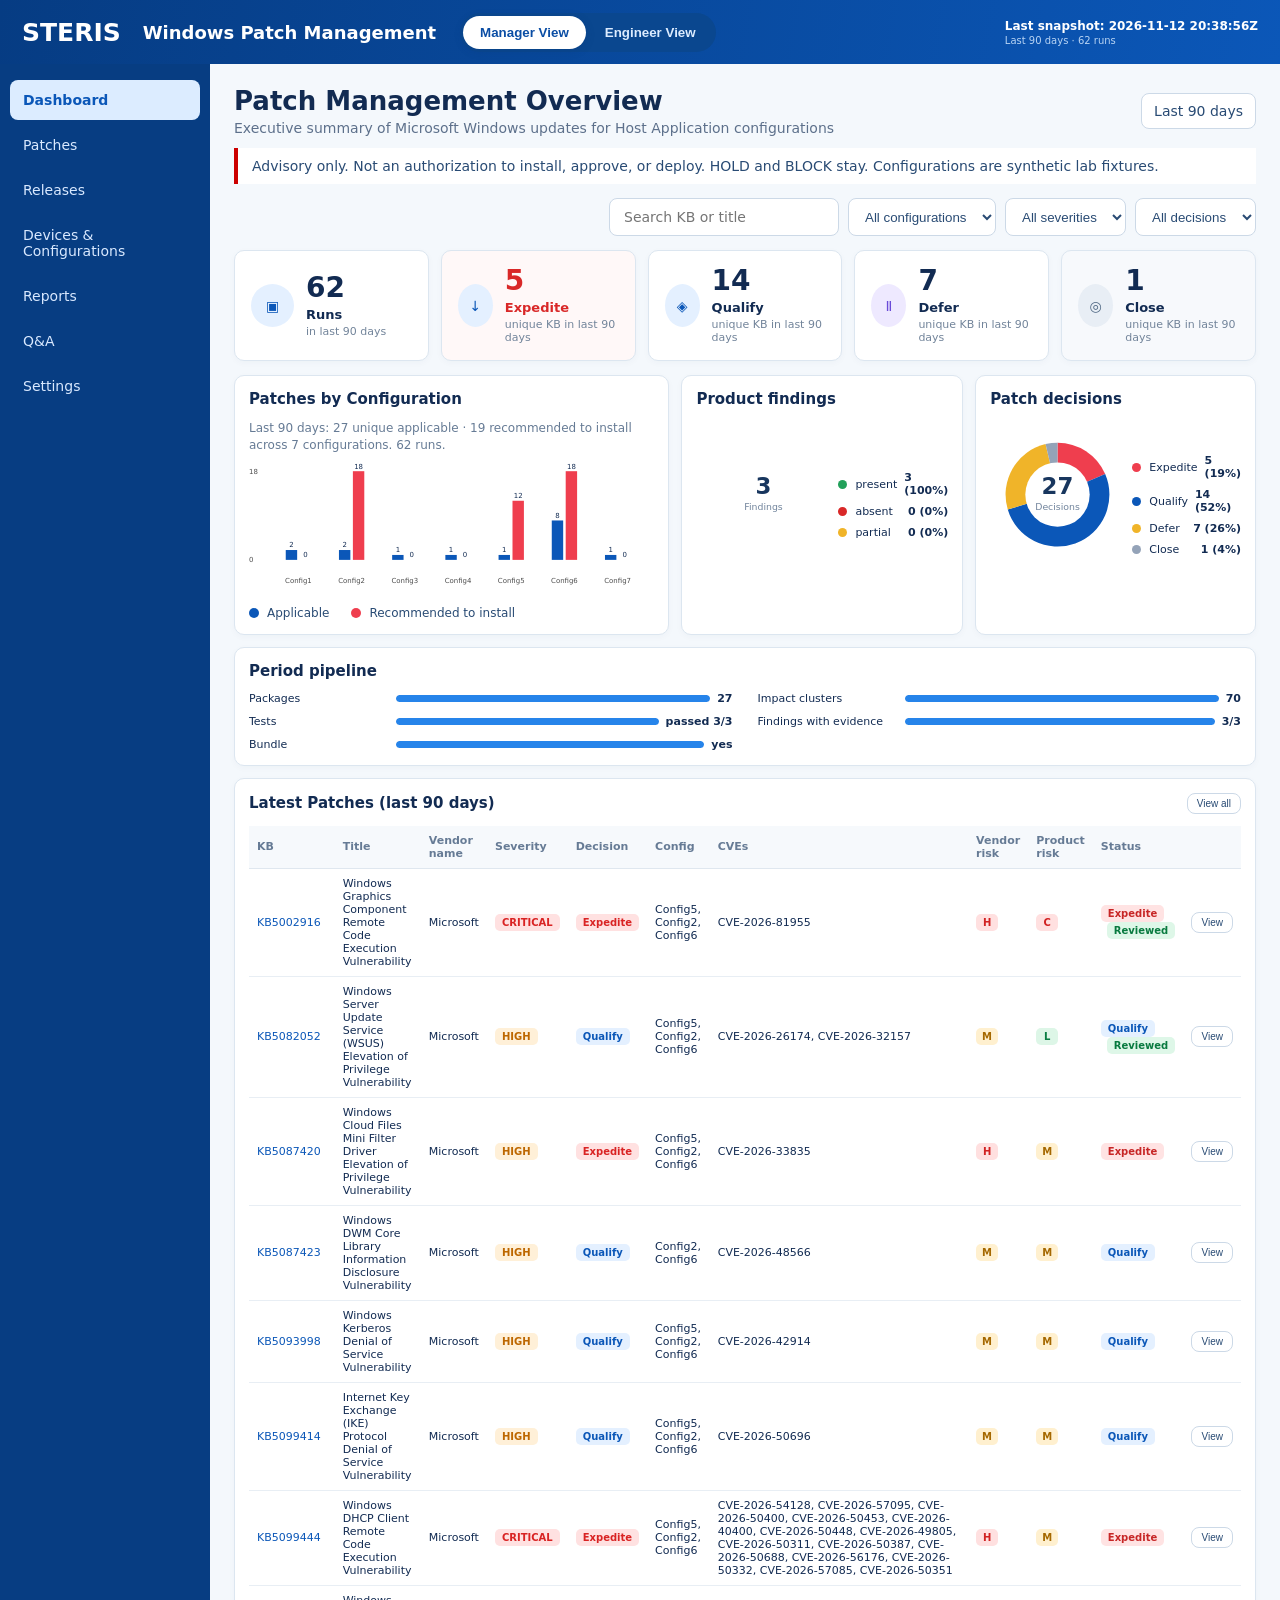
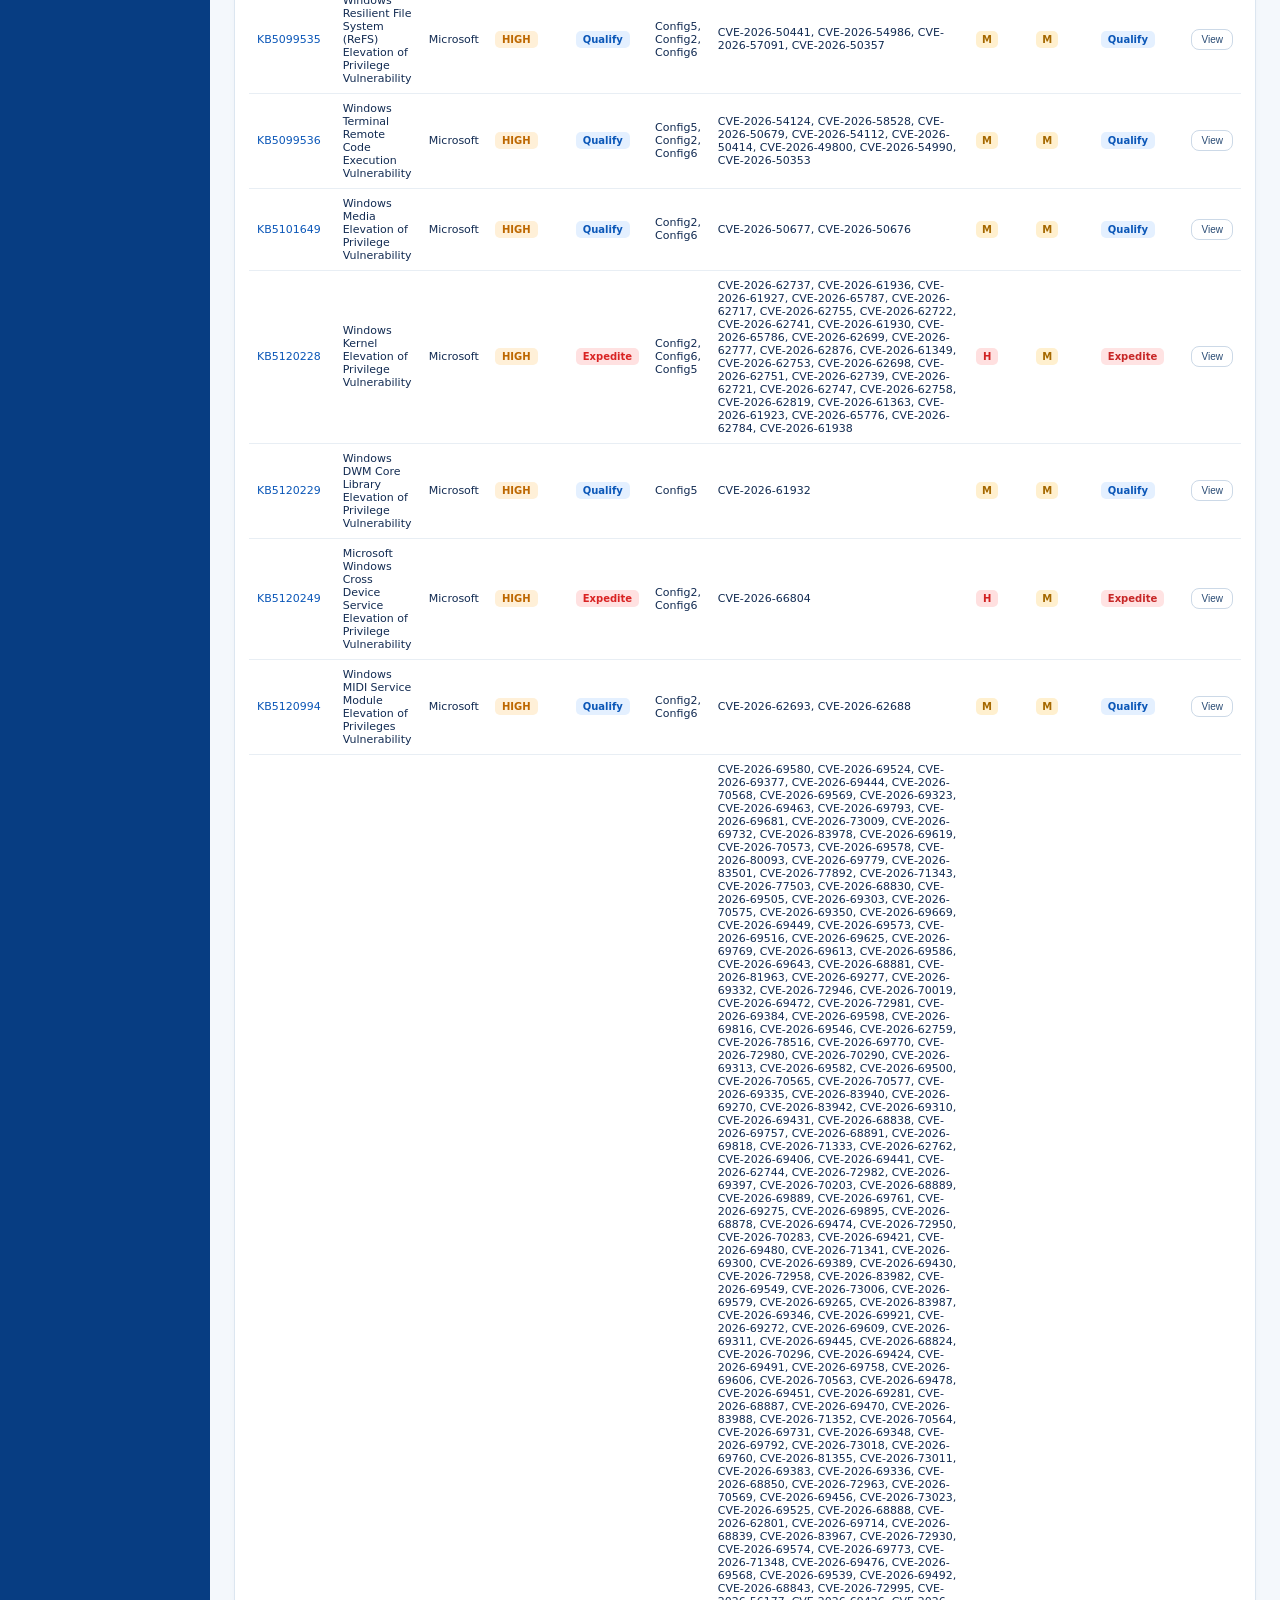
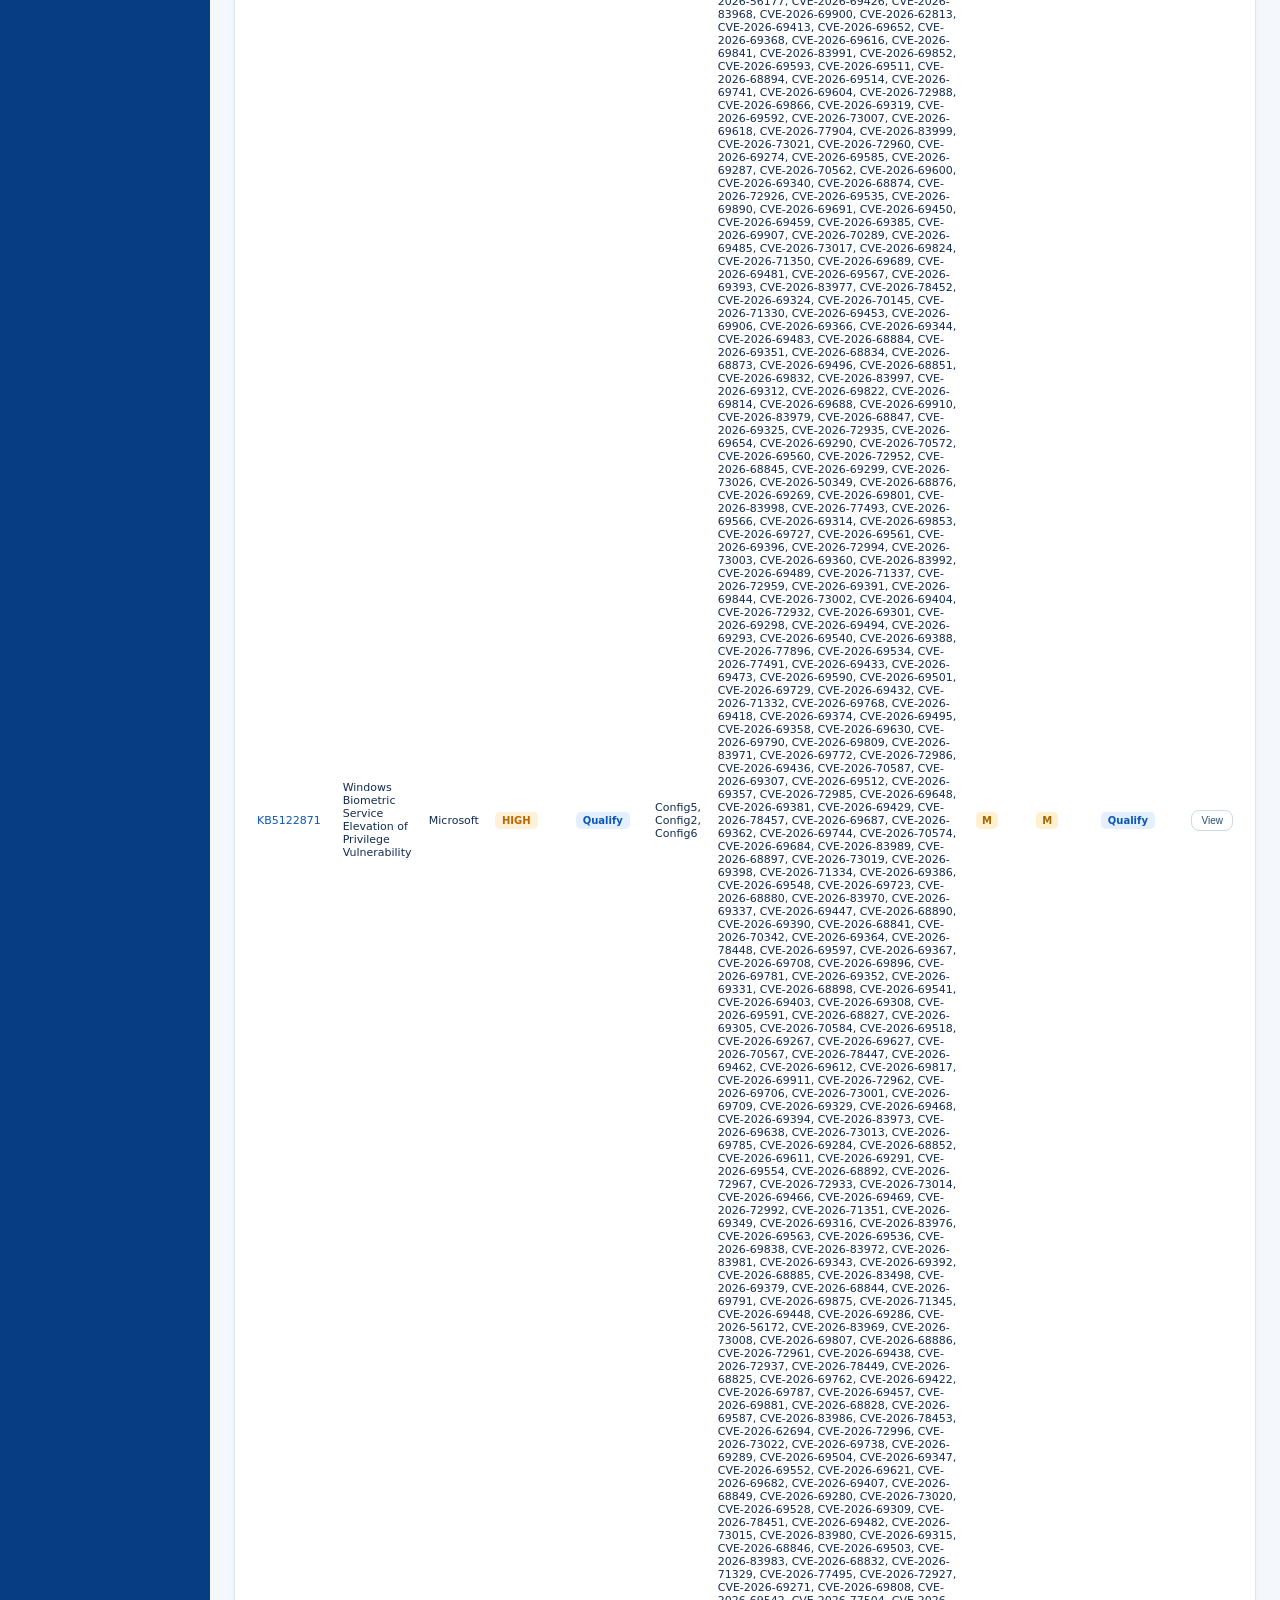
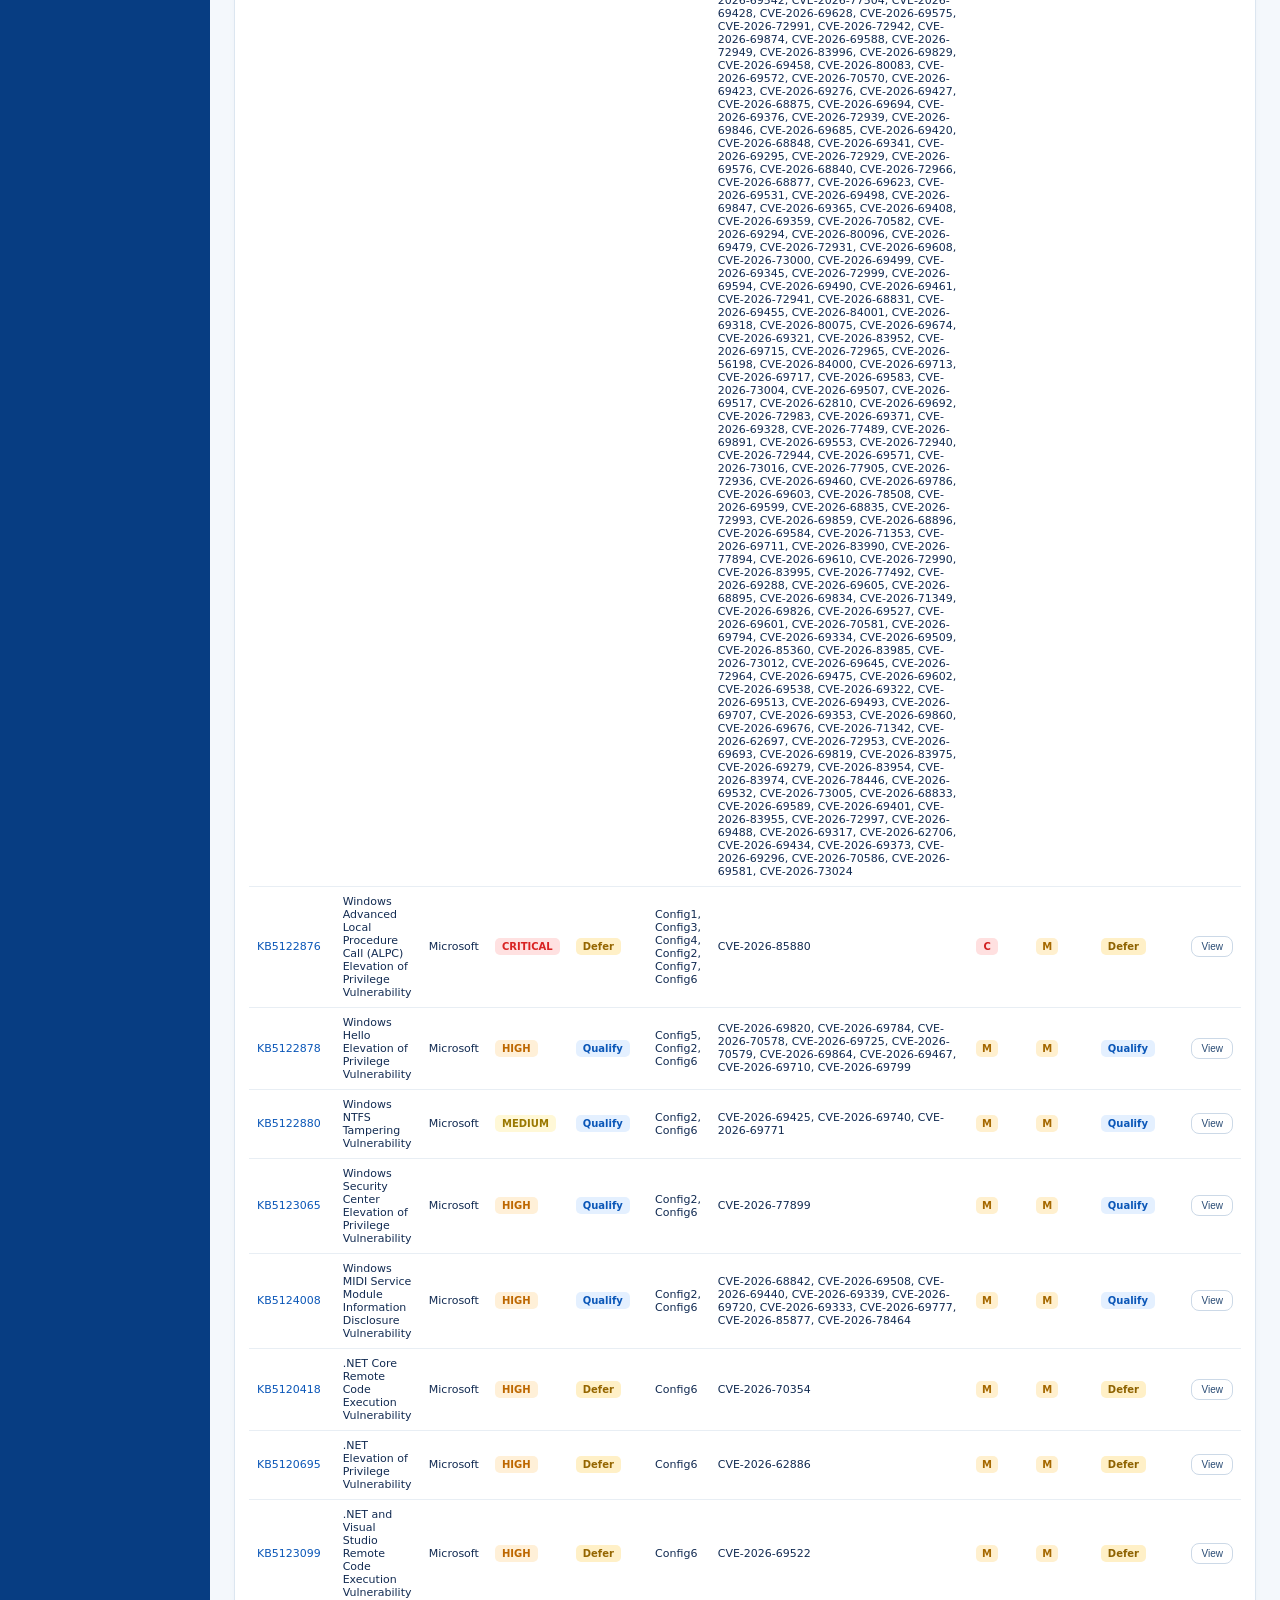
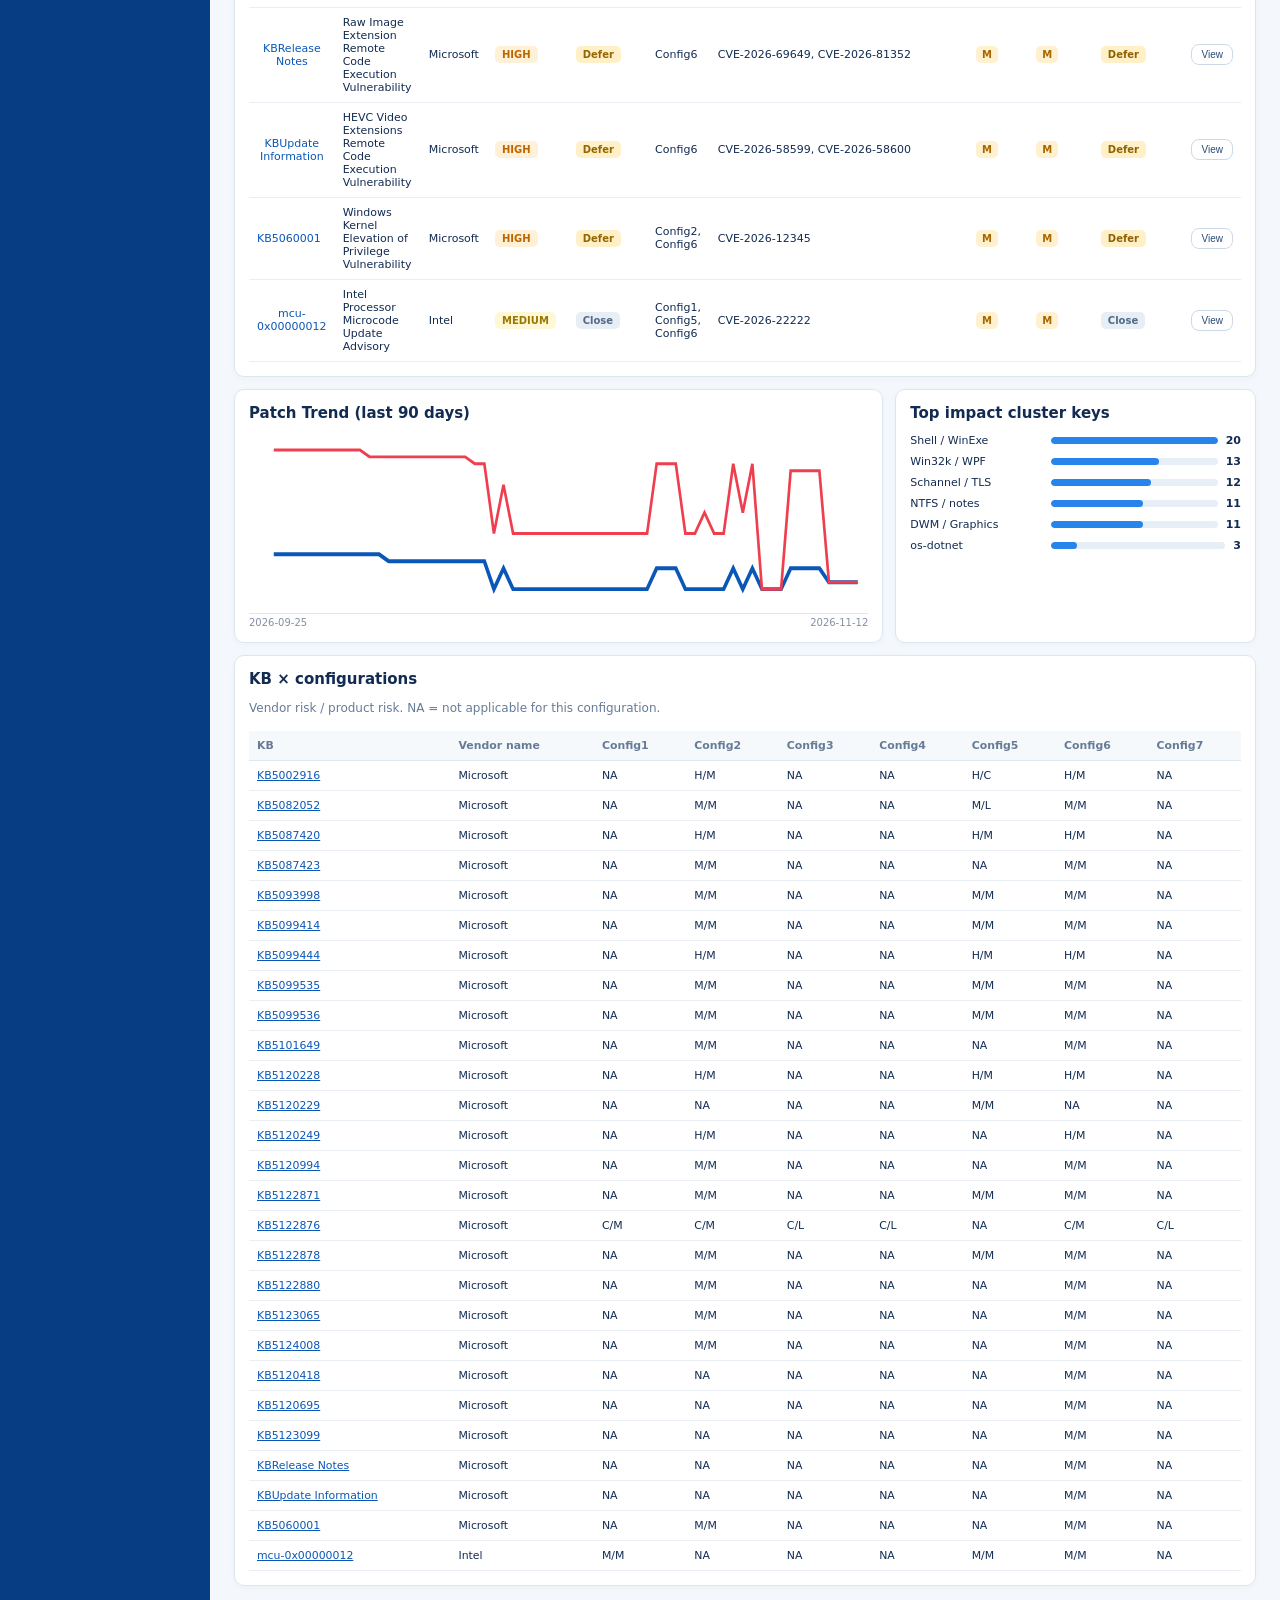
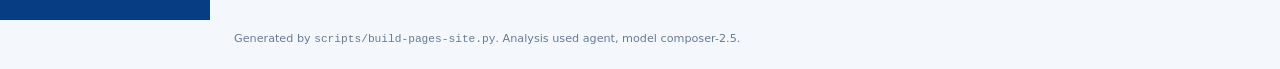
==== commit f51fd01f: "Publish Orchestrator site snapshot 43301837255." ====
--- a/index.html
+++ b/index.html
@@ -3,7 +3,7 @@
 <head>
   <meta charset="utf-8">
   <meta name="viewport" content="width=device-width, initial-scale=1">
-  <title>Alcon — Windows Patch Management</title>
+  <title>STERIS — Windows Patch Management</title>
   <link rel="stylesheet" href="assets/style.css">
 </head>
 <body>
@@ -11,6 +11,7 @@
   <footer id="site-footer">Generated by <code>scripts/build-pages-site.py</code>.</footer>
   <div id="toast" class="toast"></div>
   <script src="assets/data.js"></script>
+  <script src="assets/reviews.js"></script>
   <script src="assets/app.js"></script>
 </body>
 </html>
--- a/assets/style.css
+++ b/assets/style.css
@@ -16,7 +16,7 @@
   gap: 24px;
 }
 .brand { display: flex; align-items: center; gap: 22px; min-width: 320px; }
-.alcon { font-size: 25px; font-weight: 800; }
+.steris { font-size: 25px; font-weight: 800; }
 .product { font-size: 18px; font-weight: 650; }
 .roleSwitch {
   background: #0a478f;
@@ -395,6 +395,21 @@
 .qaResult p { margin: 0; }
 .qaResult.ok { background: #f5f9ff; border: 1px solid #d9e6f5; }
 .qaResult.out { background: #fff8e8; border: 1px solid #f0dda8; color: #8b6300; }
+.reviewForm { display: grid; gap: 10px; }
+.reviewForm label { display: grid; gap: 4px; font-size: 13px; color: #294b74; }
+.reviewForm select, .reviewForm textarea, .reviewForm input[type="password"] {
+  border: 1px solid #ccd9e7;
+  border-radius: 8px;
+  padding: 8px 10px;
+  font: inherit;
+}
+.reviewForm .check { display: flex; align-items: center; gap: 8px; font-weight: 650; }
+.reviewForm .actions { display: flex; gap: 8px; flex-wrap: wrap; }
+.tokenStatus { margin: 0 0 10px; font-size: 13px; color: #5b6f88; }
+.tokenStatus.ok { color: #087a3f; font-weight: 650; }
+.badge.reviewed { background: #def7e8; color: #087a3f; margin-left: 6px; }
+.toast {
+  position: fixed;
   right: 24px;
   bottom: 24px;
   background: #073d82;
